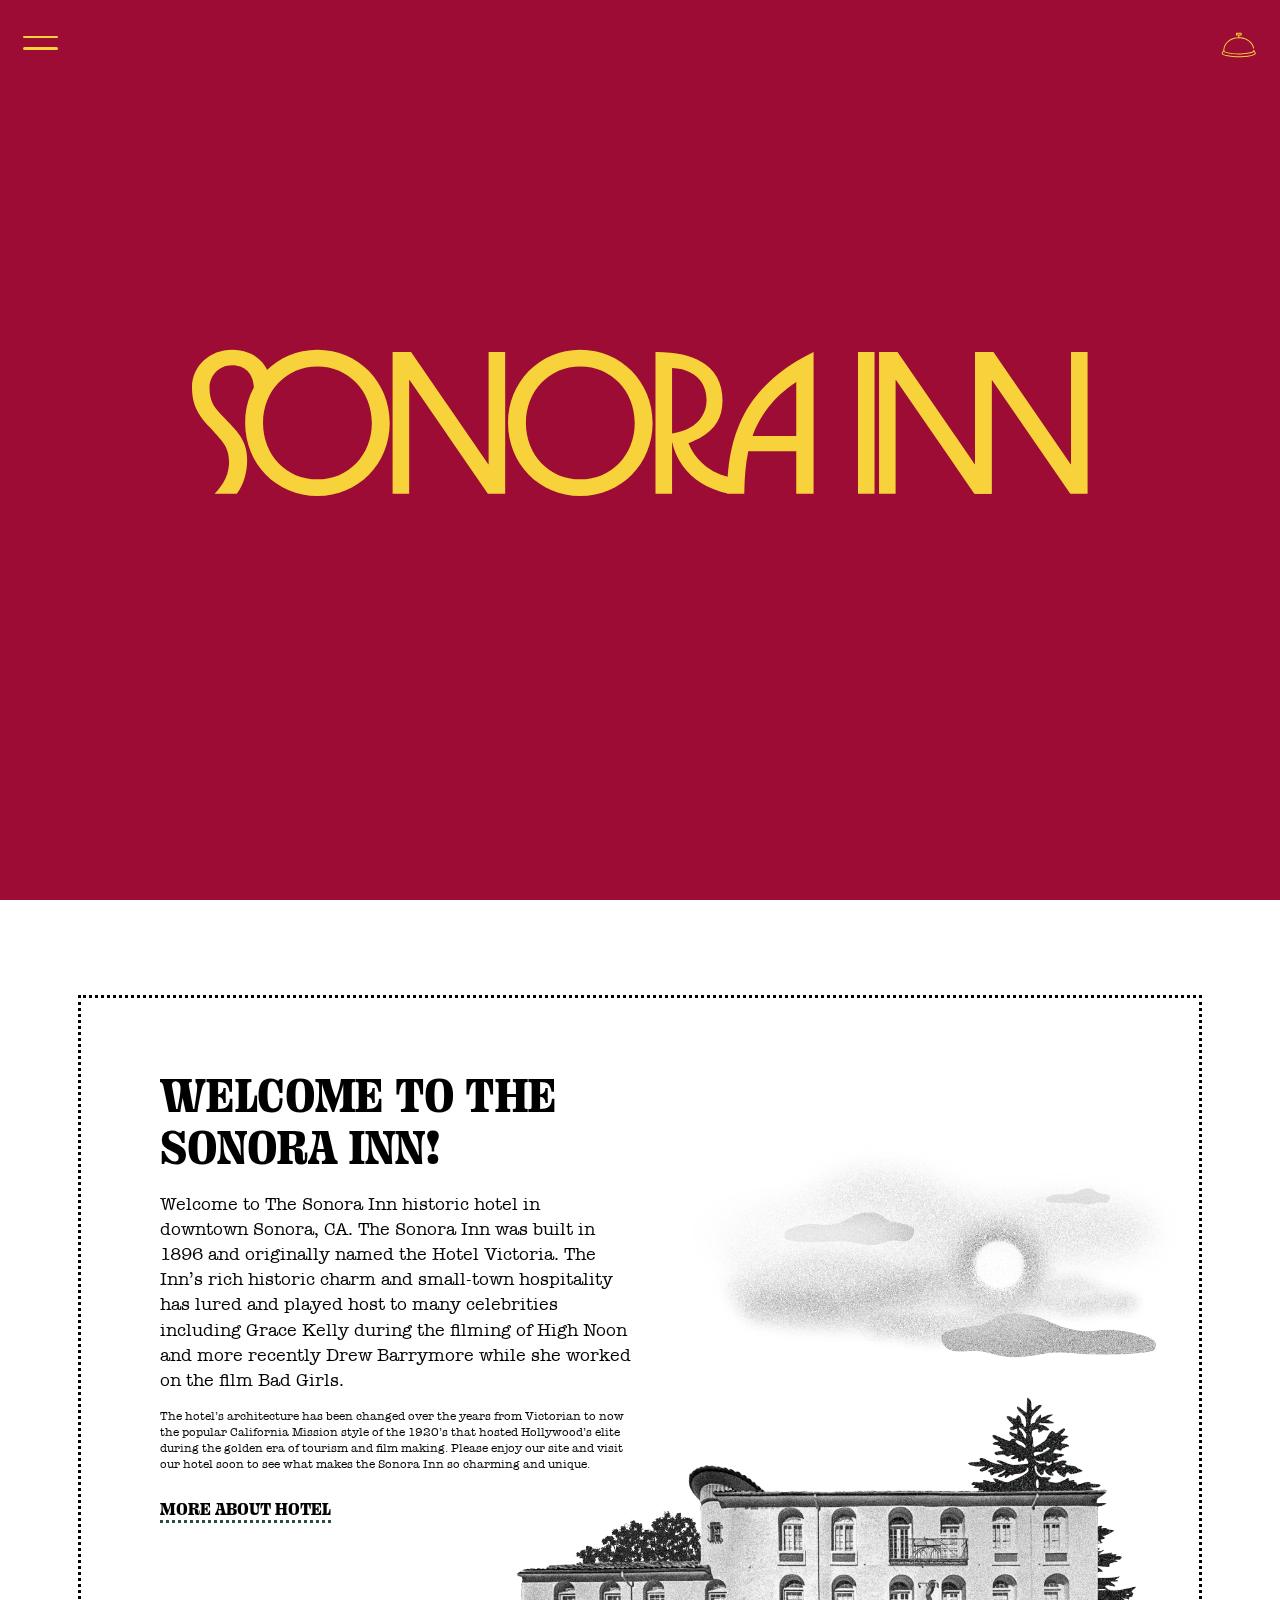
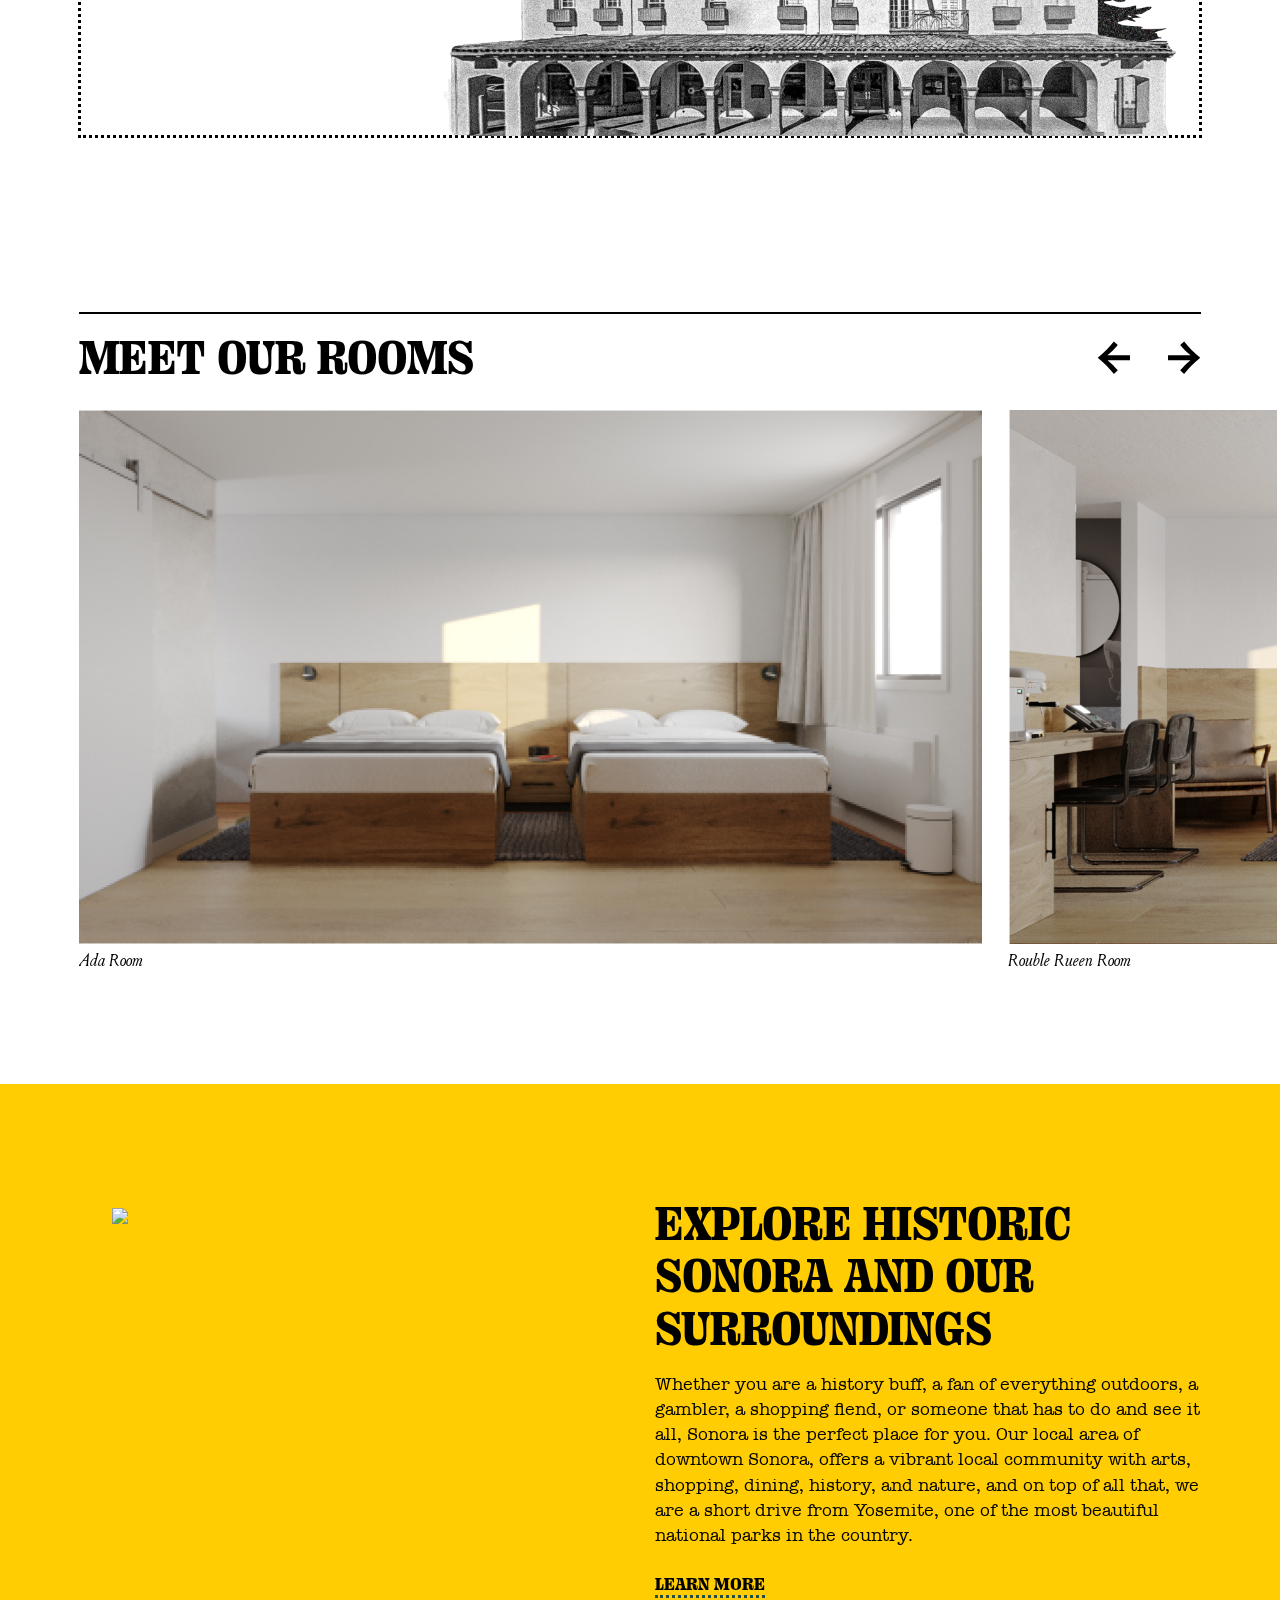
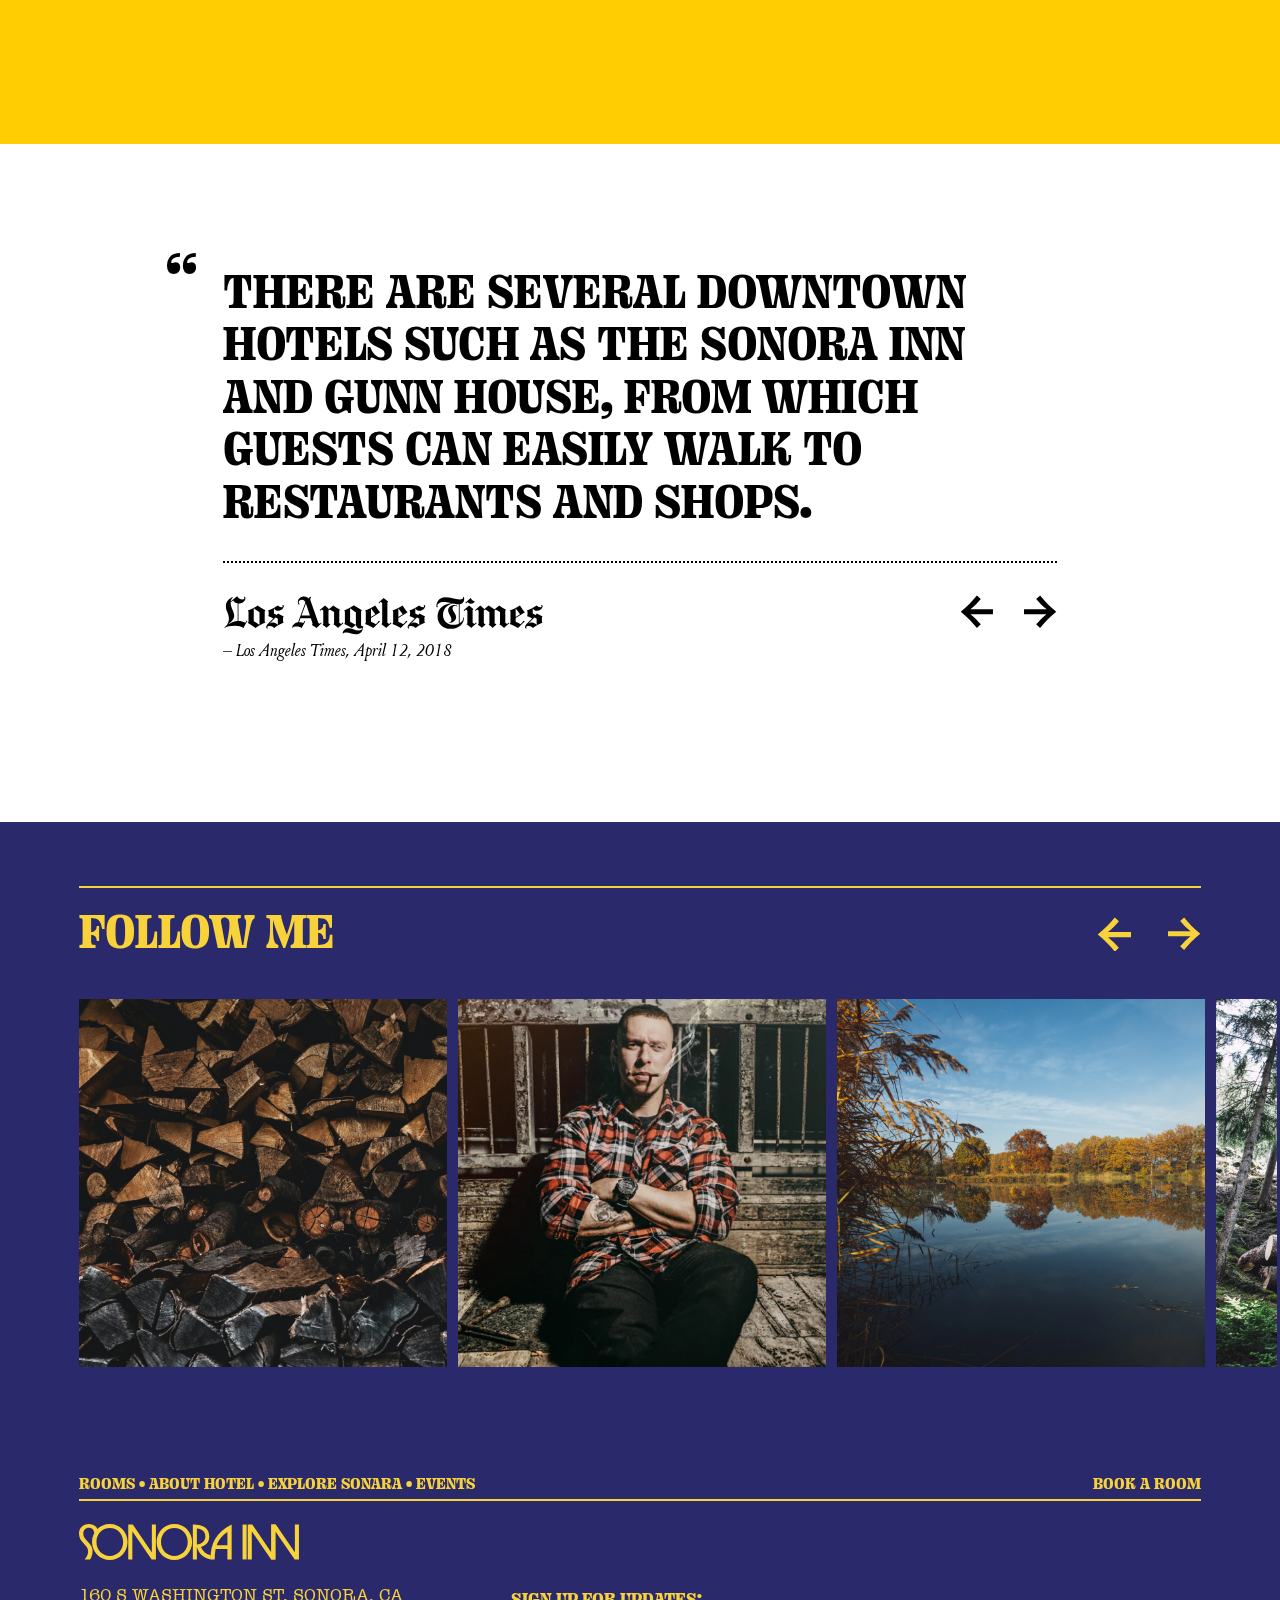
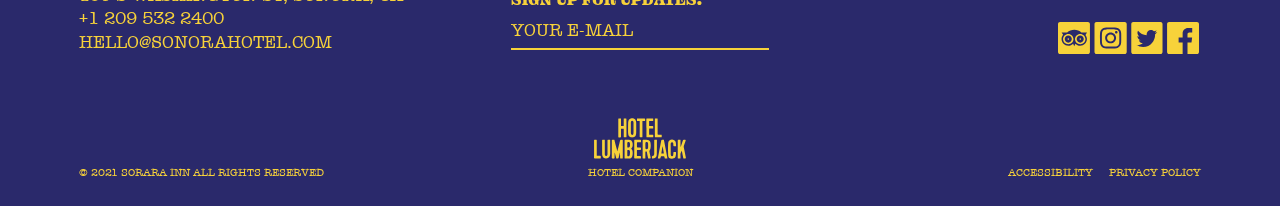
==== index.html @ 41a75732 "add" ====
<!DOCTYPE html>
<html lang="en">
  <head>
    <meta charset="UTF-8">
    <meta http-equiv="X-UA-Compatible" content="IE=edge">
    <meta name="viewport" content="width=device-width, initial-scale=1">
    <title>Win</title>
    <meta name="description" content="">
    <meta name="keywords" content="">
    <meta name="author" content="">
    <link rel="shortcut icon" href="favicon.ico">
    <link rel="stylesheet" href="css/style.css">
    <link rel="stylesheet" href="https://cdnjs.cloudflare.com/ajax/libs/slick-lightbox/0.2.12/slick-lightbox.css">
    <script>document.documentElement.className = 'js';</script>
  </head>
  <body class="home">
    <header id="header">
      <div class="menu-icon">
        <button class="open-menu"><span></span><span></span></button>
      </div>
      <div class="logo"><a href="/"><img src="media/logo-green.svg"></a></div>
      <div class="check">
        <svg fill="none" xmlns="http://www.w3.org/2000/svg" viewBox="0 0 60 60">
          <path d="M25.422 7.532V5.228c-.154-.008-.3-.024-.446-.024-.73 0-1.46.008-2.19-.009-.543-.008-.794-.26-.802-.795-.009-.868-.009-1.728 0-2.596.008-.519.243-.787.762-.795 2.27-.008 4.54-.016 6.811 0 .487 0 .73.276.738.78.008.867.008 1.727 0 2.595 0 .56-.251.811-.827.82-.714.008-1.435 0-2.149 0h-.47v2.393c.786.065 1.573.105 2.343.203 6.017.754 11.239 3.09 15.293 7.715 2.035 2.32 3.398 4.989 3.99 8.04.089.445-.114.794-.487.884-.397.097-.754-.138-.851-.6-1.322-6.004-5.109-9.963-10.485-12.551-4.014-1.93-8.279-2.564-12.698-2.19-4.363.365-8.36 1.752-11.895 4.356-3.366 2.482-5.774 5.663-6.755 9.8-.251 1.07-.26 2.19-.422 3.286-.073.478.008.916.211 1.33.106.203.284.43.479.52.956.43 1.897.916 2.903 1.208 2.675.787 5.44 1.128 8.205 1.404 4.258.422 8.523.503 12.796.38 4.517-.137 9.009-.47 13.412-1.54 1.11-.268 2.181-.698 3.251-1.104.892-.332 1.314-.998 1.265-1.971-.024-.463.308-.787.698-.787.38.008.632.292.689.754.016.154.073.317.146.455.6 1.12 1.192 2.239 1.833 3.342.332.568.3 1.128-.074 1.59-.405.503-.9.982-1.443 1.322-1.492.934-3.187 1.388-4.881 1.785-3.414.812-6.885 1.217-10.371 1.477-4.07.3-8.15.373-12.228.21-4.768-.186-9.512-.6-14.174-1.687-1.517-.357-3-.787-4.395-1.5-.69-.35-1.346-.755-1.808-1.404-.446-.625-.56-1.233-.114-1.947.722-1.136 1.379-2.32 2.052-3.488.089-.155.162-.35.162-.528.113-4.486 1.857-8.29 4.897-11.512 3.438-3.634 7.704-5.776 12.577-6.733 1.452-.268 2.935-.39 4.452-.584ZM3.885 28.706c-.487.827-.965 1.622-1.41 2.434-.058.097-.017.348.072.421.373.325.746.698 1.192.885 1.192.486 2.4.981 3.649 1.306 4.679 1.209 9.47 1.598 14.28 1.793 4.192.17 8.376.097 12.552-.227 3.154-.244 6.284-.617 9.373-1.315 1.663-.373 3.309-.803 4.809-1.638.373-.211.697-.503 1.013-.796.09-.072.154-.291.106-.389-.398-.762-.82-1.517-1.249-2.304-.94 1.014-2.14 1.468-3.365 1.858-.633.203-1.265.373-1.914.527-4.695 1.071-9.47 1.42-14.271 1.534-4.257.105-8.506-.017-12.747-.463-2.676-.284-5.335-.649-7.922-1.395-1.533-.438-3.065-.9-4.168-2.231ZM28.876 3.792V2.421h-5.473v1.371h5.473Z" stroke-width="1.474"></path>
        </svg>
      </div>
      <div class="off-menu">
        <button class="close-menu"><img src="media/close.svg"></button>
        <ul class="mt-5">
          <li><a href="rooms.html">Rooms</a></li>
          <li><a href="about.html">about hotel</a></li>
          <li><a href="locations.html">Locations</a></li>
          <li><a href="group.html">Groups & events </a></li>
          <li><a href="contact.html">Contact us</a></li>
          <li class="mt-3 mt-sm-3"><a class="book-now-button" href="index"> <img src="media/book.svg">book now</a></li>
        </ul>
        <div class="bottom-info"><a href="/"><img class="menu-logo" src="media/menu-logo.svg"></a>
          <p class="my-3 text-uppercase pb-2 pb-sm-0"><a class="lite" href="">128 S Green St, Sonora, CA 95370</a><br><a class="lite" href="tel:129">+1 209-536-4694</a><br><a class="lite" href="">hello@lumberjack.com</a></p>
          <div class="social"><a href=""><img src="media/tag.svg"></a><a href=""><img src="media/igg.svg"></a><a href=""><img src="media/twg.svg"></a><a href=""><img src="media/fbg.svg"></a></div>
        </div>
      </div>
    </header>
    <main>
      <section class="hero">
        <div class="hero-logo">
          <svg width="1323" height="216" viewBox="0 0 1323 216" fill="none" xmlns="http://www.w3.org/2000/svg">
            <path d="M33.3557 212.364H66.1554C76.1621 198.744 81.4434 181.51 81.4434 161.775C81.4434 132.589 65.3215 118.969 46.142 98.6772C35.3014 87.2807 25.8506 78.6638 25.8506 55.8707C25.8506 39.4709 38.637 22.793 59.2063 22.793C78.9417 22.793 90.6162 35.8573 91.4501 55.8707H116.467C117.023 21.6812 92.006 0 59.2063 0C26.4066 0 0 23.9049 0 55.8707C0 87.2807 16.1219 103.403 26.9625 115.077C41.4166 132.033 54.7589 141.206 54.7589 165.389C54.7589 181.788 48.0877 198.188 33.3557 212.364Z" fill="#F7D23A"></path>
            <path d="M185.219 215.7C245.816 215.7 291.958 167.612 291.958 107.85C291.958 48.0877 245.816 0 185.219 0C124.623 0 78.4814 48.0877 78.4814 107.85C78.4814 167.612 124.623 215.7 185.219 215.7ZM185.219 191.239C139.355 191.239 104.888 155.104 104.888 107.85C104.888 60.8741 139.355 24.4608 185.219 24.4608C231.084 24.4608 265.551 60.8741 265.551 107.85C265.551 154.826 231.084 191.239 185.219 191.239Z" fill="#F7D23A"></path>
            <path d="M296.216 212.364H320.677V44.4742H321.233L436.866 212.364H462.439V3.33557H437.978V168.724H437.422L323.457 3.33557H296.216V212.364Z" fill="#F7D23A"></path>
            <path d="M573.392 215.7C633.988 215.7 680.13 167.612 680.13 107.85C680.13 48.0877 633.988 0 573.392 0C512.796 0 466.654 48.0877 466.654 107.85C466.654 167.612 512.796 215.7 573.392 215.7ZM573.392 191.239C527.528 191.239 493.06 155.104 493.06 107.85C493.06 60.8741 527.528 24.4608 573.392 24.4608C619.256 24.4608 653.723 60.8741 653.723 107.85C653.723 154.826 619.256 191.239 573.392 191.239Z" fill="#F7D23A"></path>
            <path d="M733.032 137.87C767.777 125.084 783.343 105.348 783.343 74.4943C783.343 29.4642 749.71 3.33557 686.056 3.33557H684.388V212.364H708.849V135.646C717.466 174.839 747.208 202.636 792.238 212.364V187.904C764.998 181.51 744.151 164.277 733.032 137.87ZM708.849 26.9625C741.093 28.3523 759.716 46.9759 759.716 74.4943C759.716 101.735 738.035 118.969 708.849 123.416V26.9625Z" fill="#F7D23A"></path>
            <path d="M790.492 212.364H815.509C815.787 190.961 817.177 169.836 821.346 149.823H892.227V212.364H917.8V3.33557C824.682 49.1996 790.492 115.633 790.492 212.364ZM827.739 127.029C838.58 98.3992 856.926 70.8808 892.227 47.5318V127.029H827.739Z" fill="#F7D23A"></path>
            <path d="M983.339 212.364H1007.8V3.33557H983.339V212.364Z" fill="#F7D23A"></path>
            <path d="M1014.47 212.364H1038.93V44.4742H1039.49L1155.12 212.364H1180.69V3.33557H1156.23V168.724H1155.68L1041.71 3.33557H1014.47V212.364Z" fill="#F7D23A"></path>
            <path d="M1156.17 212.364H1180.63V44.4742H1181.18L1296.82 212.364H1322.39V3.33557H1297.93V168.724H1297.37L1183.41 3.33557H1156.17V212.364Z" fill="#F7D23A"></path>
          </svg>
        </div>
        <!--.hero-gallery
        .hero-item.i-one-one
          img(src='media/hero/5.jpg')
        .hero-item.i-one-two
          img(src='media/hero/6.jpg')
        .hero-item.i-one-three
          img(src='media/hero/3.jpg')
        .hero-item.i-one-four
          img(src='media/hero/4.jpg')
        .hero-item.i-one-five
          img(src='media/hero/1.jpg')
          
          
        .hero-item.i-two-one
          img(src='media/hero/2.jpg')
        .hero-item.i-two-two
          img(src='media/hero/7.jpg')
        .hero-item.i-two-three
          img(src='media/hero/8.jpg')
        .hero-item.i-two-four
          img(src='media/hero/9.jpg')
        .hero-item.i-two-five
          img(src='media/hero/10.jpg')
          
        
        .hero-item.i-three-one
          img(src='media/hero/11.jpg')
        .hero-item.i-three-two
          img(src='media/hero/12.jpg') 
        .hero-item.i-three-three
          img(src='media/hero/13.jpg')
        .hero-item.i-three-four
          img(src='media/hero/14.jpg')
        .hero-item.i-three-five
          img(src='media/hero/15.jpg')
          
          
          
        
        .hero-item.i-four-one
          img(src='media/hero/16.jpg')
        .hero-item.i-four-two
          img(src='media/hero/17.jpg') 
        .hero-item.i-four-three
          img(src='media/hero/18.jpg')
        .hero-item.i-four-four
          img(src='media/hero/19.jpg')
        .hero-item.i-four-five
          img(src='media/hero/20.jpg')  
          
          
          
          
          
          
          
        
        
        -->
      </section>
      <section class="explore">
        <div class="py-5"></div>
        <div class="container">
          <div class="row pt-5 pl-sm-5 pr-sm-3">
            <div class="col-12 col-sm-6 pt-sm-4 pl-4 pr-4 pl-sm-5 pb-5 pb-sm-0">
              <h2>
                 WELCOME TO THE<br>SONORA INN!</h2>
              <p>Welcome to The Sonora Inn historic hotel in downtown Sonora, CA. The Sonora Inn was built in 1896 and originally named the Hotel Victoria. The Inn’s rich historic charm and small-town hospitality has lured and played host to many celebrities including Grace Kelly during the filming of High Noon and more recently Drew Barrymore while she worked on the film Bad Girls.</p>
              <p class="small italic">The hotel’s architecture has been changed over the years from Victorian to now the popular California Mission style of the 1920’s that hosted Hollywood’s elite during the golden era of tourism and film making. Please enjoy our site and visit our hotel soon to see what makes the Sonora Inn so charming and unique.</p><a class="link" href="test.html">More about hotel</a>
            </div>
            <div class="col-12 col-sm-6 pt-5"><img class="mt-5" src="media/main-3.png"></div>
            <div class="col-12 text-right pr-sm-4 pt-5 pt-sm-0"><img class="explore-hero" src="media/main-1.png"></div>
          </div>
        </div>
        <div class="py-sm-5"></div>
        <div class="pb-3"></div>
      </section>
      <section>
        <div class="container">
          <div class="row pt-5 pb-4 pb-sm-0">
            <div class="col-12">
              <hr class="solid">
              <h2 class="pb-2"> Meet our rooms</h2>
              <div class="home-rooms-slider">
                <div class="item"><img class="open-modal" src="media/room1.jpg">
                  <div class="lightbox-container">
                    <h3 class="bold lightbox-title">ADA ROOM</h3>
                    <div class="link-box"><a class="link" href="">more about this room</a></div>
                    <div class="lightbox-slider">
                      <div class="item"><img src="media/room1.jpg"></div>
                      <div class="item"><img src="media/room2.jpg"></div>
                      <div class="item"><img src="media/room2.jpg"></div>
                    </div>
                  </div>
                  <p class="louzie-italic">Ada Room</p>
                </div>
                <div class="item"><img class="open-modal" src="media/room2.jpg">
                  <div class="lightbox-container">
                    <h3 class="bold lightbox-title">Double Queen room</h3>
                    <div class="link-box"><a class="link" href="">more about this room</a></div>
                    <div class="lightbox-slider">
                      <div class="item"><img src="media/room2.jpg"></div>
                      <div class="item"><img src="media/room2.jpg"></div>
                      <div class="item"><img src="media/room2.jpg"></div>
                    </div>
                  </div>
                  <p class="louzie-italic">Rouble Rueen Room</p>
                </div>
                <div class="item"><img class="open-modal" src="media/room3.jpg">
                  <div class="lightbox-container">
                    <h3 class="bold lightbox-title">double queen</h3>
                    <div class="link-box"><a class="link" href="">more about this room</a></div>
                    <div class="lightbox-slider">
                      <div class="item"><img src="media/room3.jpg"></div>
                      <div class="item"><img src="media/room3.jpg"></div>
                      <div class="item"><img src="media/room3.jpg"></div>
                    </div>
                  </div>
                  <p class="louzie-italic">Double Queen</p>
                </div>
              </div>
            </div>
          </div>
        </div>
        <div class="py-5"></div>
      </section>
      <section class="hello pt-3 pb-5">
        <div class="container py-4 py-sm-5">
          <div class="row py-sm-5">
            <div class="col-12 col-md-6 order-md-6">
              <h2 class="pr-5 pr-sm-0">Explore Historic Sonora and Our Surroundings</h2>
              <p class="mb-1 mb-3">Whether you are a history buff, a fan of everything outdoors, a gambler, a shopping fiend, or someone that has to do and see it all, Sonora is the perfect place for you. Our local area of downtown Sonora, offers a vibrant local community with arts, shopping, dining, history, and nature, and on top of all that, we are a short drive from Yosemite, one of the most beautiful national parks in the country. </p><a class="link" href="about.html">Learn more</a>
            </div>
            <div class="col-12 col-md-6 px-sm-5 order-md-1 pt-4 pt-sm-0"><img class="hello-hero" src="media/main-2.svg"></div>
          </div>
        </div>
      </section>
      <section class="main-quote pt-4">
        <div class="container pt-5">
          <div class="row justify-content-center pt-5">
            <div class="col-12 col-sm-9">
              <div class="slider-quote pl-5 pl-sm-0 pr-4 pr-sm-0">
                <div class="item">
                  <h2>There are several downtown hotels such as the Sonora Inn and Gunn House, from which guests can easily walk to restaurants and shops.</h2>
                </div>
                <div class="item">
                  <h2>Whether you are a history buff, a fan of everything outdoors, a gambling man (or woman!), a shopping fiend, or someone </h2>
                </div>
              </div>
              <hr>
              <div class="py-sm-2"></div>
              <div class="slider-quote-footer">
                <div class="item"><img class="quote-logo-one" src="media/Los_Angeles_Times_logo.svg">
                  <p class="pt-1 louzie-italic">– Los Angeles Times, April 12, 2018</p>
                </div>
                <div class="item"><img class="quote-logo-one" src="media/Los_Angeles_Times_logo.svg">
                  <p class="pt-1 louzie-italic">– Another Slide Text Description</p>
                </div>
              </div>
            </div>
          </div>
        </div>
        <div class="py-5"></div>
        <div class="py-4"></div>
      </section>
      <footer>
        <div class="container">
          <div class="row">
            <div class="col-12 py-2 py-sm-5">
              <hr>
              <h2 class="pb-4">follow me</h2>
              <div class="inst-slider">
                <div class="item"><a href="products.html/#ada-room"><img src="media/inst-1.jpg"></a></div>
                <div class="item"><a href="products.html/#ada-room"><img src="media/inst-2.jpg"></a></div>
                <div class="item"><a href="products.html/#ada-room"><img src="media/inst-3.jpg"></a></div>
                <div class="item"><a href="products.html/#ada-room"><img src="media/inst-4.jpg"></a></div>
              </div>
            </div>
          </div>
          <div class="row mt-5 d-none d-sm-flex">
            <div class="col-sm-9 menu-links"><a href="rooms.html">Rooms •  </a><a href="about.html"> about hotel • </a><a href="locations.html">Explore Sonara • </a><a href="contact.html">events</a></div>
            <div class="col-sm-3 text-right"><a href="">book a room</a></div>
          </div>
          <hr class="mt-0">
          <div class="row pt-1">
            <div class="col-6 col-sm-4"><a class="logo-lumber" href=""><img src="media/sonara-logo-footer.svg"></a></div>
          </div>
          <div class="row mb-3 mt-4 align-items-end">
            <div class="col-12 col-sm-4">
              <p class="m-0 adress"><a class="lite" href="">160 S Washington St, Sonora, CA</a><a class="lite" href="tel:129">+1 209 532 2400</a><a class="lite" href="">hello@sonorahotel.com</a></p>
            </div>
            <!--.col-6.col-sm-4.social.text-right.pl-sm-0.order-sm-4-->
            <div class="col-12 col-sm-4 social text-sm-right pl-sm-0 order-sm-3 pt-3 pt-sm-0"><a href=""><img src="media/ta.svg"></a><a href=""><img src="media/ig.svg"></a><a href=""><img src="media/tw.svg"></a><a href=""><img src="media/fb.svg"></a></div>
            <div class="col-12 col-sm-4 pt-5 pt-sm-0 pb-1">
              <div class="px-sm-5">
                <h4 class="bold m-0">SIGN UP FOR UPDATES:</h4>
                <form class="footer-signup">
                  <input class="footer-signup-input" type="email" placeholder="your e-mail">
                  <input class="footer-signup-sumbit bold" type="submit" value="↳">
                </form>
              </div>
            </div>
          </div>
          <div class="row pt-5" style="margin-bottom: -1vw;">
            <div class="col-12 text-center"><a class="sonara-logo" href=""><img src="media/lumber-hotel-logo-footer.svg"></a></div>
          </div>
          <div class="row align-items-end pb-4 d-none d-sm-flex">
            <div class="col">
              <p class="small m-0 text-uppercase">© 2021 Sorara INN All Rights Reserved</p>
            </div>
            <div class="col text-center">
              <p class="small m-0 text-uppercase">Hotel-companion</p>
            </div>
            <div class="col text-right"><a class="lite small text-uppercase pr-3" href="accessibility.html">Accessibility</a><a class="lite small text-uppercase" href="privacy.html">Privacy policy</a></div>
          </div>
          <div class="row pb-3 d-sm-none">
            <div class="col-3 pr-0"><a class="lite small text-uppercase mobil-small-text" href="privacy.html">Privacy policy</a></div>
            <div class="col-6 text-center">
              <p class="small m-0 text-uppercase mobil-small-text">Hotel-companion</p>
            </div>
            <div class="col-3 pl-0 text-right"><a class="lite small text-uppercase mobil-small-text" href="accessibility.html">Accessibility</a></div>
            <div class="col-12 pt-4 text-center">
              <p class="mobil-small-text m-0 text-uppercase">© 2021 Sorara INN All Rights Reserved</p>
            </div>
          </div>
        </div>
      </footer>
    </main>
    <div class="modal-box"> 
      <div class="close-modal-lightbox"></div>
      <div class="modal-container"></div>
    </div>
    <script src="js/jquery.min.js">     </script>
    <script src="https://cdnjs.cloudflare.com/ajax/libs/slick-lightbox/0.2.12/slick-lightbox.min.js"></script>
    <script src="js/slick.min.js"></script>
    <script src="js/script.js"></script>
    <script>
      (function () {
        var params = {"propertyId":"754508"};
        var paramsArr = [];
        var pl2 = document.createElement("script");
        for(key in params) { paramsArr.push(key + "=" +
        encodeURIComponent(params[key])) };
        pl2.type = "text/javascript";
        pl2.async = true;
        pl2.src = "https://www.ada-tray.com/adawidget/?" +
        btoa(paramsArr.join("&"));
        (document.getElementsByTagName("head")[0] ||
        document.getElementsByTagName("body")[0]).appendChild(pl2);
      })();
    </script>
  </body>
</html>
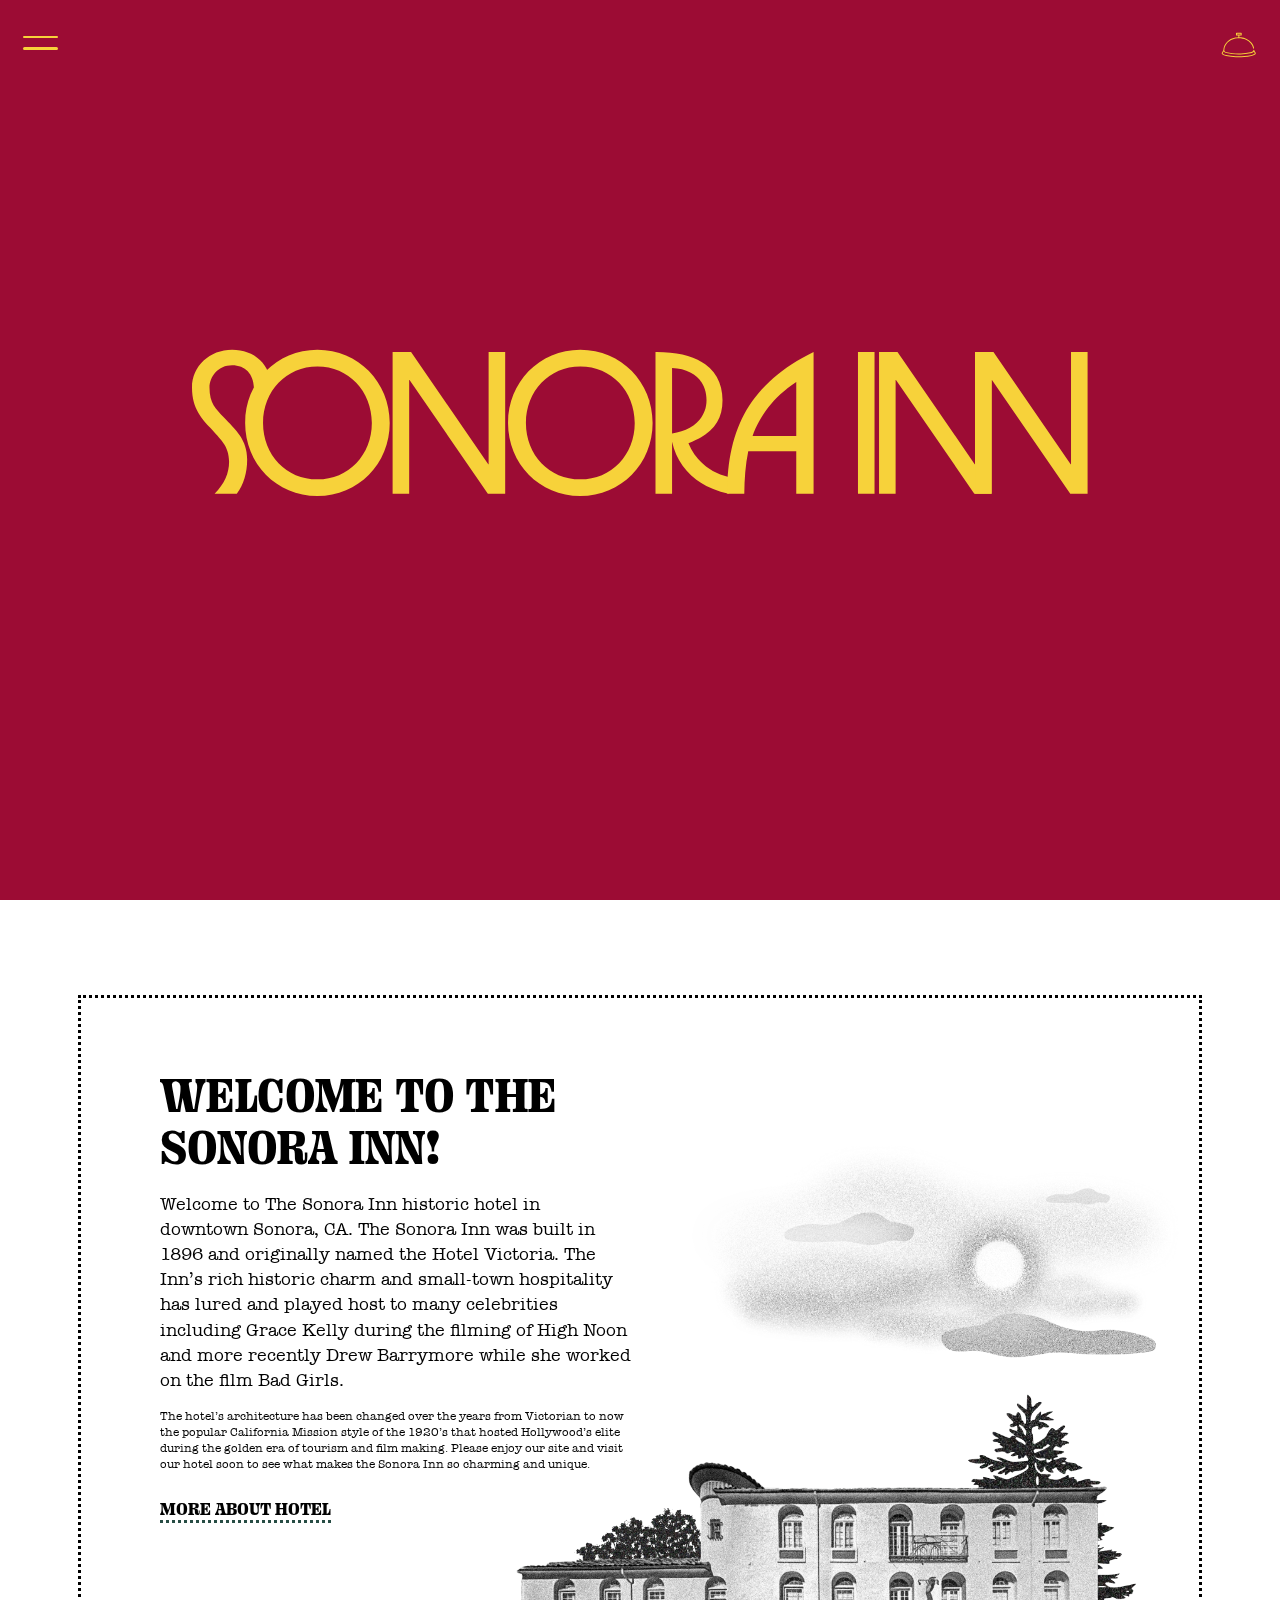
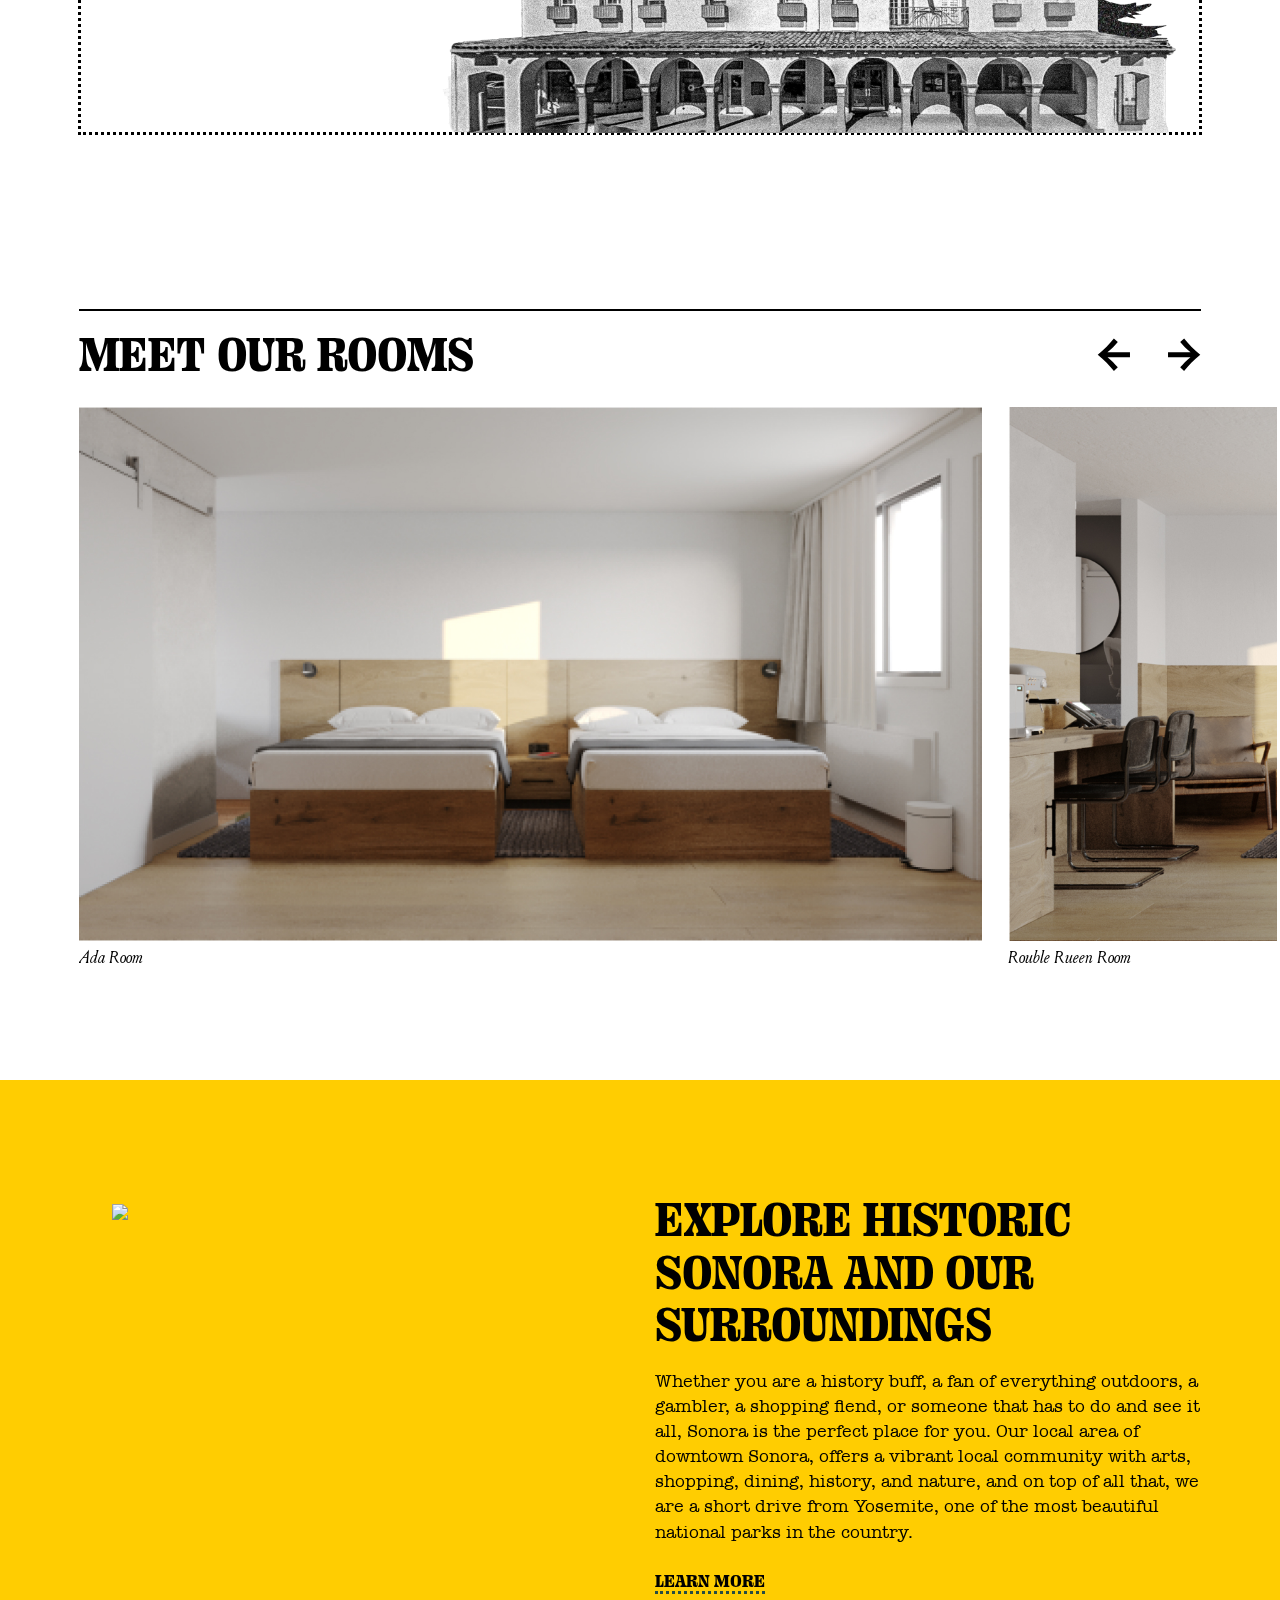
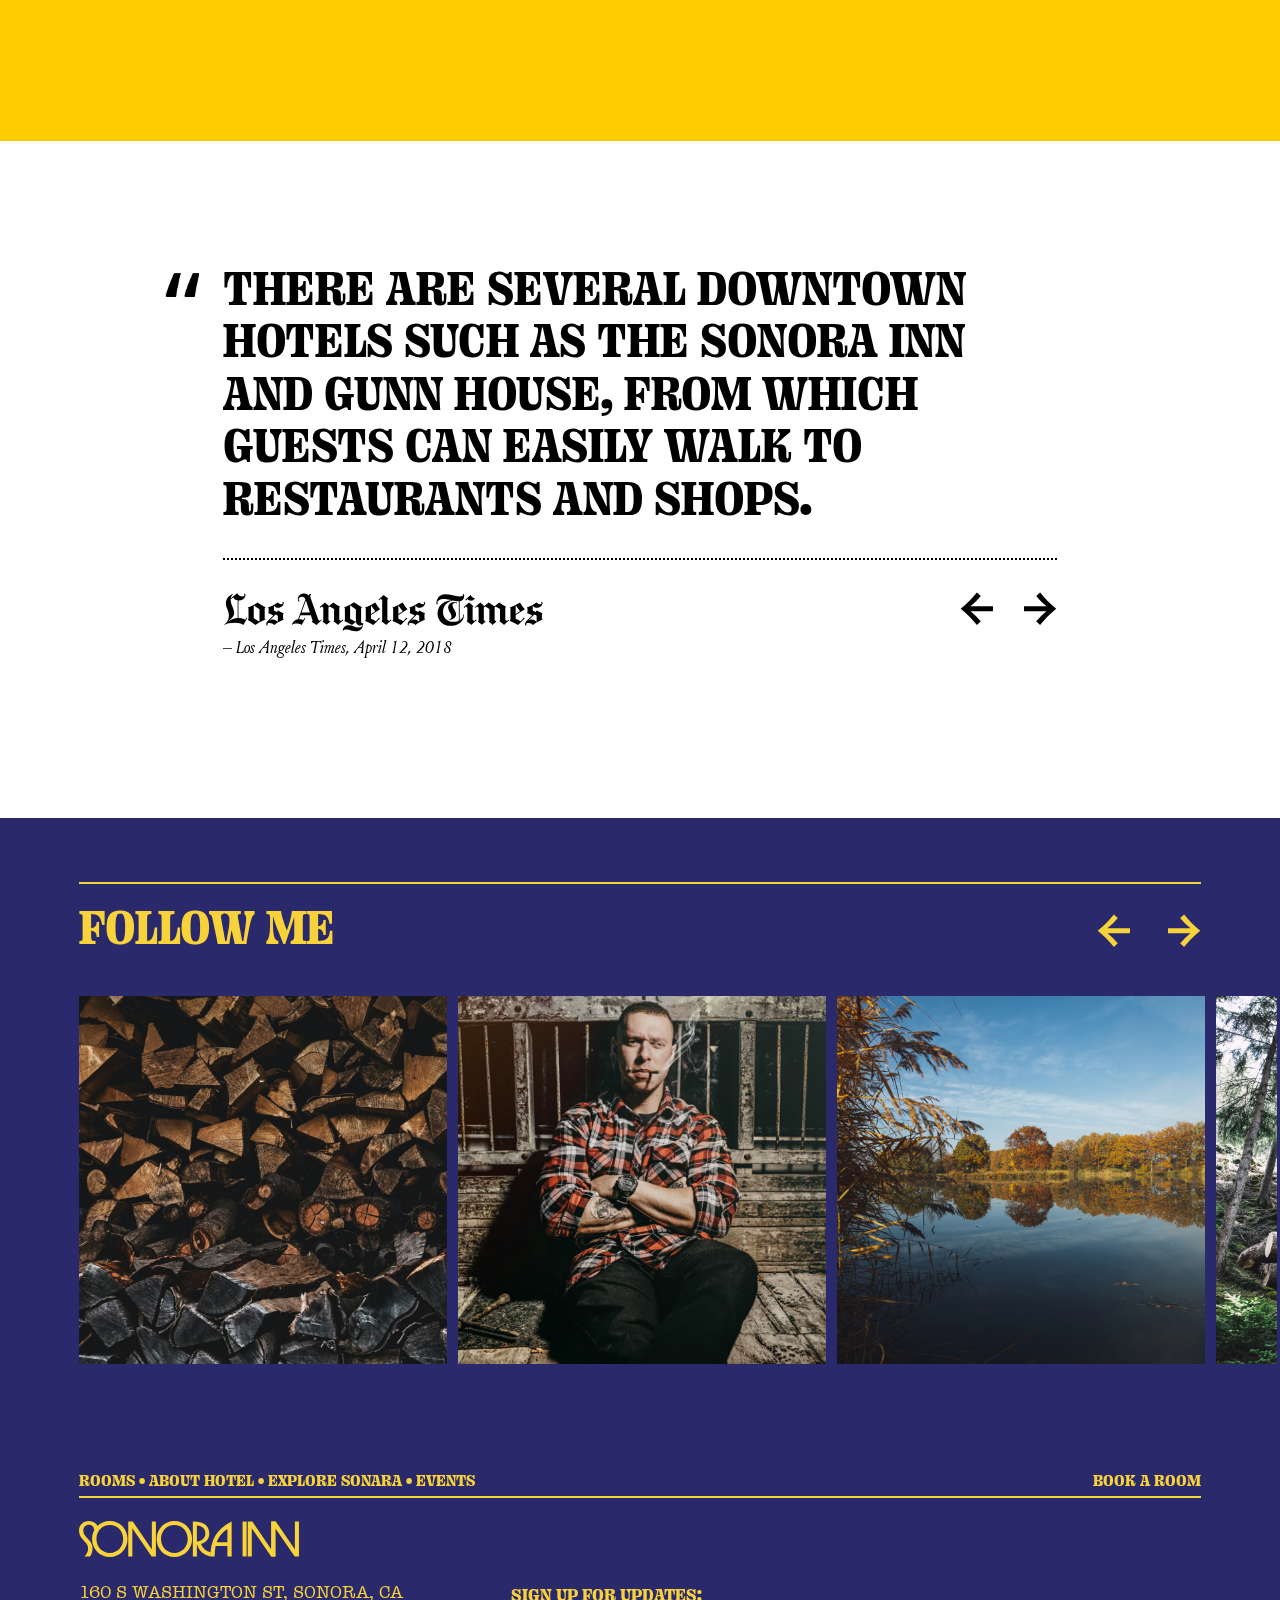
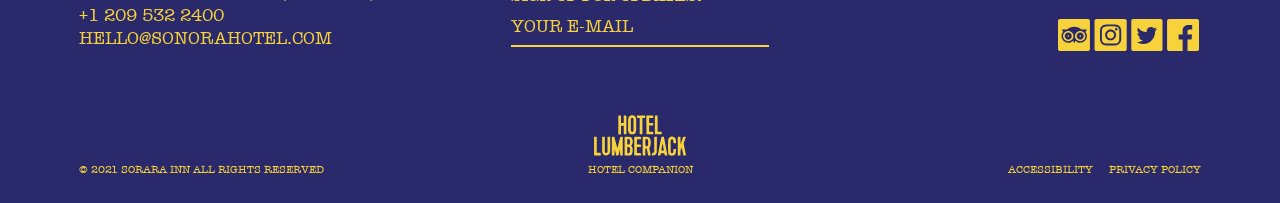
==== commit b3bc5510: "update" ====
--- a/index.html
+++ b/index.html
@@ -119,14 +119,14 @@
         <div class="py-5"></div>
         <div class="container">
           <div class="row pt-5 pl-sm-5 pr-sm-3">
-            <div class="col-12 col-sm-6 pt-sm-4 pl-4 pr-4 pl-sm-5 pb-5 pb-sm-0">
+            <div class="col-12 col-sm-6 pt-sm-4 pl-4 pr-4 pl-sm-5 pb-sm-5">
               <h2>
                  WELCOME TO THE<br>SONORA INN!</h2>
               <p>Welcome to The Sonora Inn historic hotel in downtown Sonora, CA. The Sonora Inn was built in 1896 and originally named the Hotel Victoria. The Inn’s rich historic charm and small-town hospitality has lured and played host to many celebrities including Grace Kelly during the filming of High Noon and more recently Drew Barrymore while she worked on the film Bad Girls.</p>
               <p class="small italic">The hotel’s architecture has been changed over the years from Victorian to now the popular California Mission style of the 1920’s that hosted Hollywood’s elite during the golden era of tourism and film making. Please enjoy our site and visit our hotel soon to see what makes the Sonora Inn so charming and unique.</p><a class="link" href="test.html">More about hotel</a>
             </div>
-            <div class="col-12 col-sm-6 pt-5"><img class="mt-5" src="media/main-3.png"></div>
-            <div class="col-12 text-right pr-sm-4 pt-5 pt-sm-0"><img class="explore-hero" src="media/main-1.png"></div>
+            <div class="col-12 col-sm-6 pt-sm-5"><img class="explore-hero-cloud mt-sm-5" src="media/main-3.png"></div>
+            <div class="col-12 text-right pr-sm-4"> <img class="explore-hero" src="media/main-1.png"></div>
           </div>
         </div>
         <div class="py-sm-5"></div>
@@ -195,8 +195,8 @@
       <section class="main-quote pt-4">
         <div class="container pt-5">
           <div class="row justify-content-center pt-5">
-            <div class="col-12 col-sm-9">
-              <div class="slider-quote pl-5 pl-sm-0 pr-4 pr-sm-0">
+            <div class="col-10 col-sm-9"><span class="slider-quote-icon" style="background-image: url(media/quote.png);"></span>
+              <div class="slider-quote">
                 <div class="item">
                   <h2>There are several downtown hotels such as the Sonora Inn and Gunn House, from which guests can easily walk to restaurants and shops.</h2>
                 </div>
@@ -225,7 +225,7 @@
           <div class="row">
             <div class="col-12 py-2 py-sm-5">
               <hr>
-              <h2 class="pb-4">follow me</h2>
+              <h2 class="pb-sm-4">follow me</h2>
               <div class="inst-slider">
                 <div class="item"><a href="products.html/#ada-room"><img src="media/inst-1.jpg"></a></div>
                 <div class="item"><a href="products.html/#ada-room"><img src="media/inst-2.jpg"></a></div>
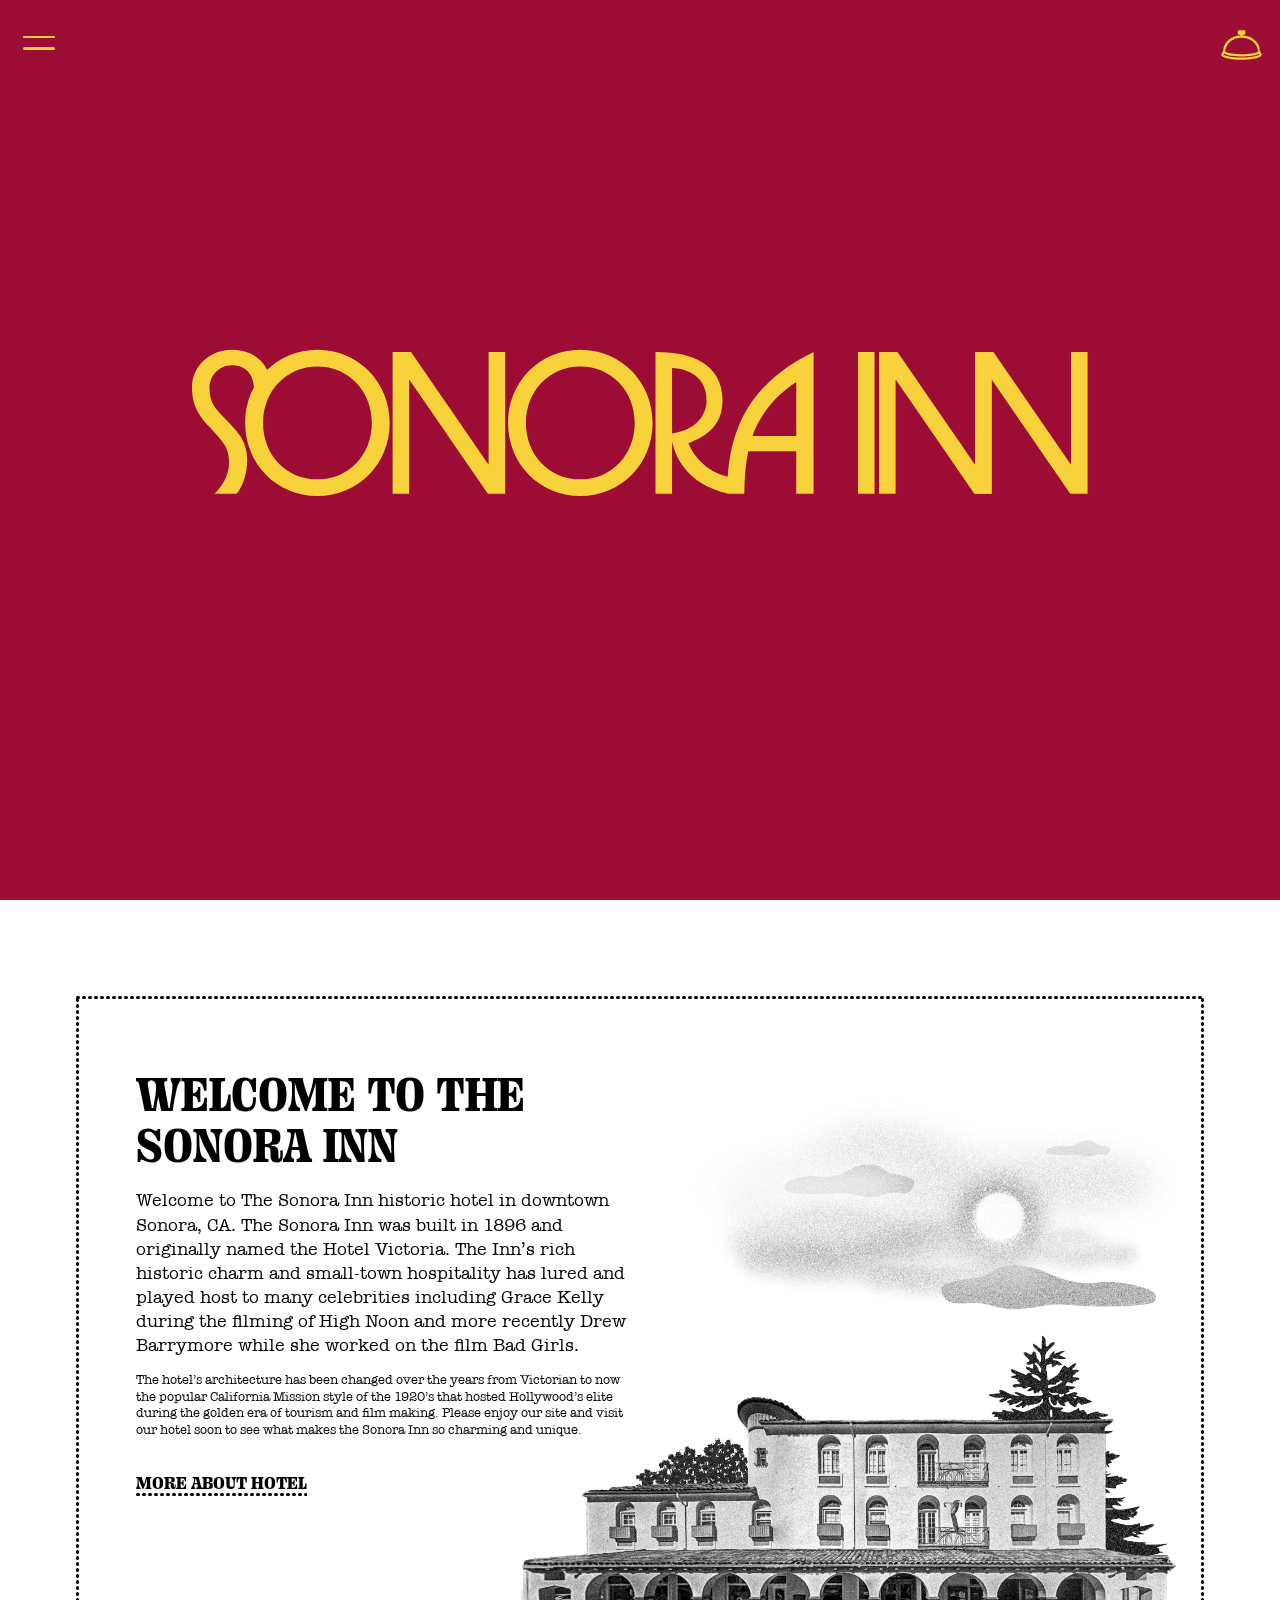
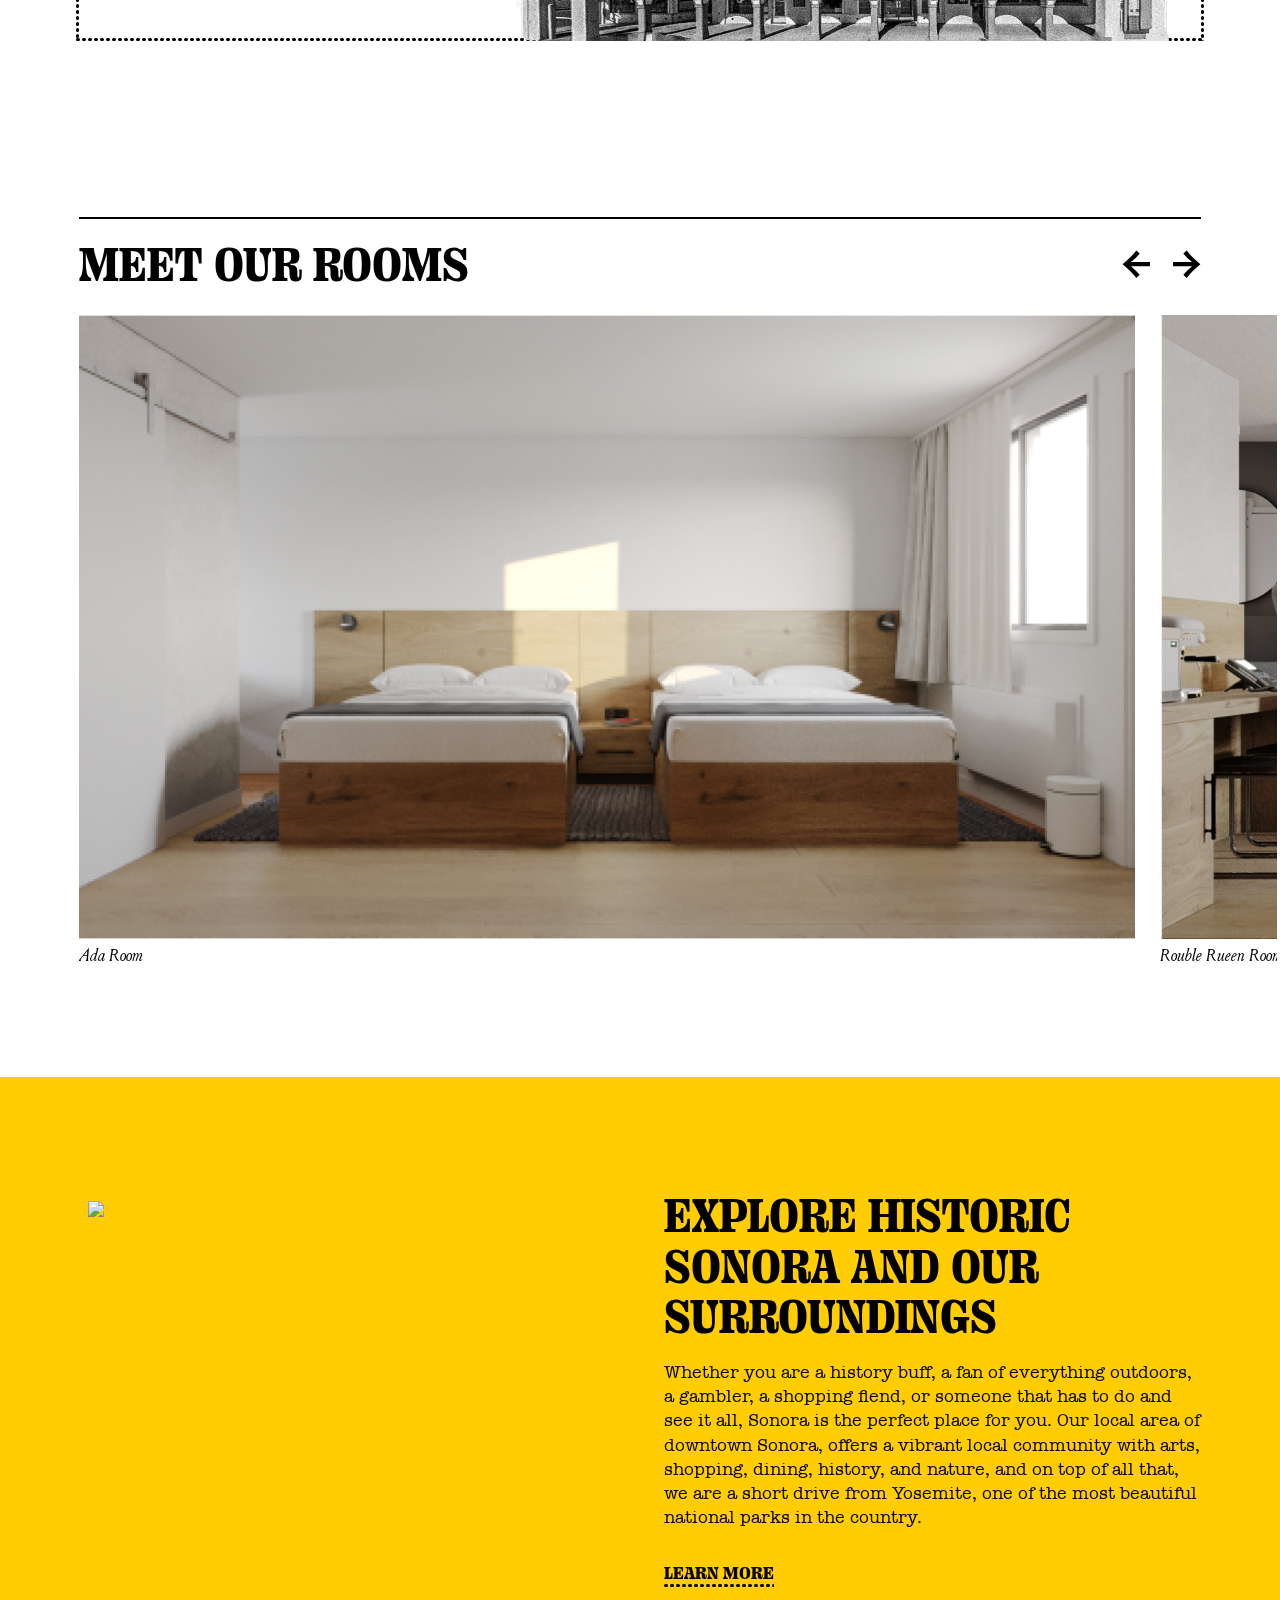
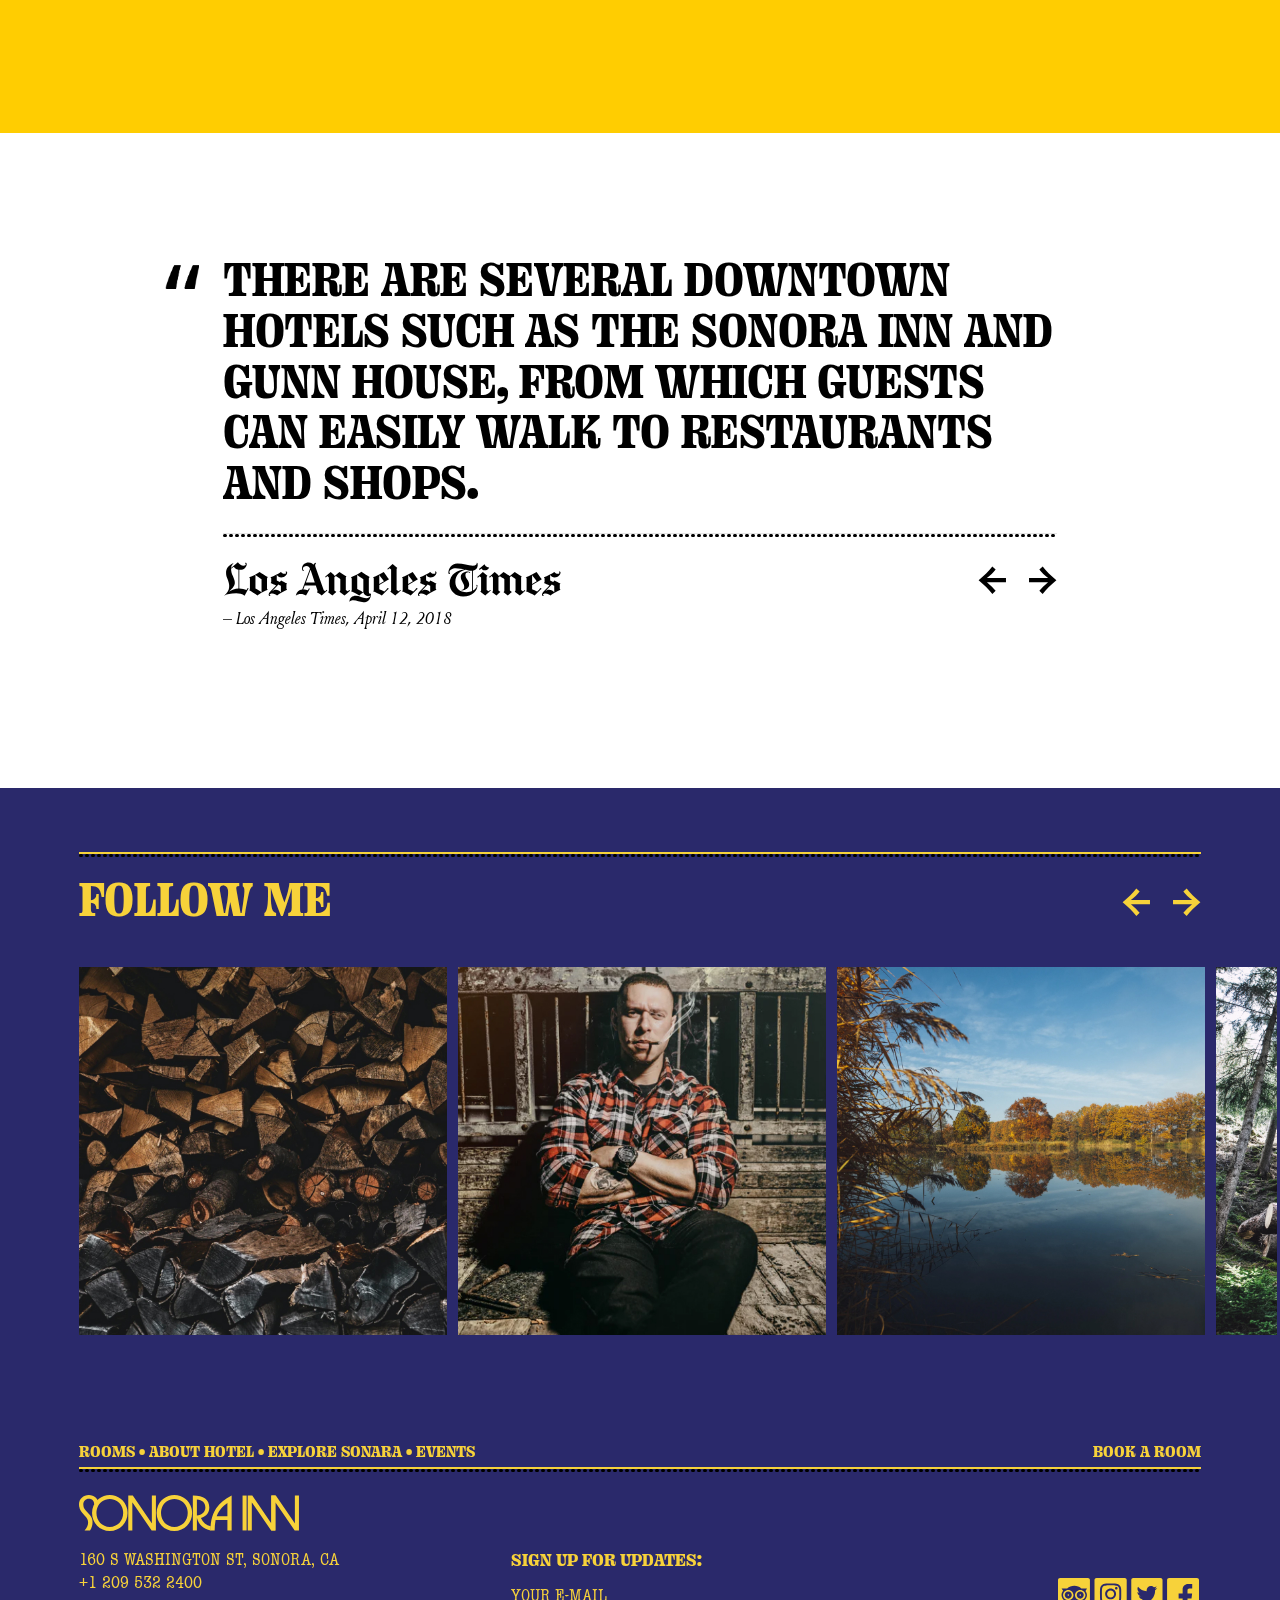
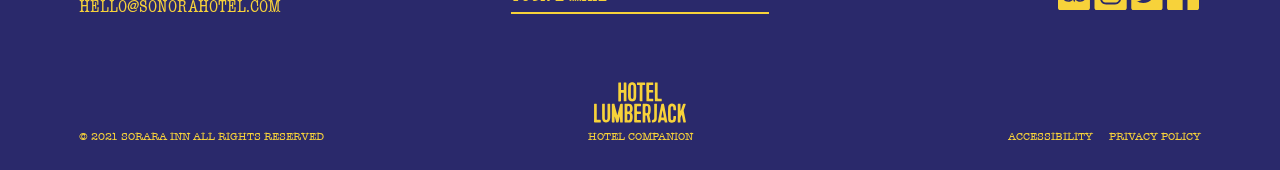
==== commit ad97f6ec: "update" ====
--- a/index.html
+++ b/index.html
@@ -20,8 +20,8 @@
       </div>
       <div class="logo"><a href="/"><img src="media/logo-green.svg"></a></div>
       <div class="check">
-        <svg fill="none" xmlns="http://www.w3.org/2000/svg" viewBox="0 0 60 60">
-          <path d="M25.422 7.532V5.228c-.154-.008-.3-.024-.446-.024-.73 0-1.46.008-2.19-.009-.543-.008-.794-.26-.802-.795-.009-.868-.009-1.728 0-2.596.008-.519.243-.787.762-.795 2.27-.008 4.54-.016 6.811 0 .487 0 .73.276.738.78.008.867.008 1.727 0 2.595 0 .56-.251.811-.827.82-.714.008-1.435 0-2.149 0h-.47v2.393c.786.065 1.573.105 2.343.203 6.017.754 11.239 3.09 15.293 7.715 2.035 2.32 3.398 4.989 3.99 8.04.089.445-.114.794-.487.884-.397.097-.754-.138-.851-.6-1.322-6.004-5.109-9.963-10.485-12.551-4.014-1.93-8.279-2.564-12.698-2.19-4.363.365-8.36 1.752-11.895 4.356-3.366 2.482-5.774 5.663-6.755 9.8-.251 1.07-.26 2.19-.422 3.286-.073.478.008.916.211 1.33.106.203.284.43.479.52.956.43 1.897.916 2.903 1.208 2.675.787 5.44 1.128 8.205 1.404 4.258.422 8.523.503 12.796.38 4.517-.137 9.009-.47 13.412-1.54 1.11-.268 2.181-.698 3.251-1.104.892-.332 1.314-.998 1.265-1.971-.024-.463.308-.787.698-.787.38.008.632.292.689.754.016.154.073.317.146.455.6 1.12 1.192 2.239 1.833 3.342.332.568.3 1.128-.074 1.59-.405.503-.9.982-1.443 1.322-1.492.934-3.187 1.388-4.881 1.785-3.414.812-6.885 1.217-10.371 1.477-4.07.3-8.15.373-12.228.21-4.768-.186-9.512-.6-14.174-1.687-1.517-.357-3-.787-4.395-1.5-.69-.35-1.346-.755-1.808-1.404-.446-.625-.56-1.233-.114-1.947.722-1.136 1.379-2.32 2.052-3.488.089-.155.162-.35.162-.528.113-4.486 1.857-8.29 4.897-11.512 3.438-3.634 7.704-5.776 12.577-6.733 1.452-.268 2.935-.39 4.452-.584ZM3.885 28.706c-.487.827-.965 1.622-1.41 2.434-.058.097-.017.348.072.421.373.325.746.698 1.192.885 1.192.486 2.4.981 3.649 1.306 4.679 1.209 9.47 1.598 14.28 1.793 4.192.17 8.376.097 12.552-.227 3.154-.244 6.284-.617 9.373-1.315 1.663-.373 3.309-.803 4.809-1.638.373-.211.697-.503 1.013-.796.09-.072.154-.291.106-.389-.398-.762-.82-1.517-1.249-2.304-.94 1.014-2.14 1.468-3.365 1.858-.633.203-1.265.373-1.914.527-4.695 1.071-9.47 1.42-14.271 1.534-4.257.105-8.506-.017-12.747-.463-2.676-.284-5.335-.649-7.922-1.395-1.533-.438-3.065-.9-4.168-2.231ZM28.876 3.792V2.421h-5.473v1.371h5.473Z" stroke-width="1.474"></path>
+        <svg width="52" height="38" viewBox="0 0 52 38" fill="none" xmlns="http://www.w3.org/2000/svg">
+          <path d="M25.4217 7.53182C25.4217 7.31278 25.4217 5.56055 25.4217 5.22793C25.2676 5.21982 25.1217 5.20359 24.9757 5.20359C24.2459 5.20359 23.5162 5.21171 22.7864 5.19548C22.2431 5.18737 21.9917 4.93588 21.9836 4.40044C21.9755 3.53239 21.9755 2.67246 21.9836 1.80441C21.9917 1.2852 22.2269 1.01748 22.7458 1.00937C25.0163 1.00126 27.2867 0.993142 29.5571 1.00937C30.0437 1.00937 30.2869 1.2852 30.295 1.78818C30.3031 2.65623 30.3031 3.51617 30.295 4.38422C30.295 4.94399 30.0437 5.19548 29.4679 5.20359C28.7544 5.21171 28.0327 5.20359 27.3191 5.20359C27.1732 5.20359 27.0272 5.20359 26.8488 5.20359C26.8488 5.54432 26.8488 7.28844 26.8488 7.59672C27.6354 7.66162 28.4219 7.70218 29.1922 7.79953C35.2089 8.55401 40.4309 10.8904 44.4853 15.5146C46.5205 17.8348 47.8828 20.5039 48.4747 23.5542C48.5639 24.0004 48.3612 24.3493 47.9882 24.4385C47.5909 24.5359 47.2341 24.3006 47.1368 23.8382C45.8151 17.8348 42.0283 13.8759 36.6522 11.288C32.6384 9.35716 28.3733 8.72437 23.954 9.09755C19.5915 9.46262 15.594 10.8499 12.0586 13.454C8.69346 15.9365 6.28517 19.1166 5.30402 23.2541C5.05265 24.3249 5.04454 25.4445 4.88237 26.5397C4.80939 27.0183 4.89048 27.4564 5.09319 27.8702C5.19861 28.073 5.377 28.3001 5.57161 28.3894C6.52843 28.8193 7.46904 29.3061 8.47452 29.5982C11.1504 30.3851 13.9155 30.7258 16.6805 31.0016C20.9376 31.4235 25.2028 31.5046 29.476 31.3829C33.9926 31.245 38.4848 30.9124 42.8878 29.8415C43.9987 29.5738 45.0691 29.1438 46.1394 28.7382C47.0314 28.4056 47.453 27.7404 47.4044 26.7668C47.3801 26.3044 47.7125 25.9799 48.1017 25.9799C48.4828 25.988 48.7342 26.272 48.791 26.7344C48.8072 26.8885 48.8639 27.0508 48.9369 27.1887C49.537 28.3082 50.1289 29.4278 50.7695 30.5311C51.1019 31.099 51.0695 31.6588 50.6965 32.1212C50.2911 32.6242 49.7964 33.1028 49.2532 33.4435C47.7612 34.3765 46.0664 34.8308 44.3717 35.2283C40.958 36.0396 37.4874 36.4452 34.0007 36.7048C29.9301 37.005 25.8515 37.078 21.7728 36.9157C17.0049 36.7292 12.2613 36.3154 7.59878 35.2283C6.08246 34.8714 4.59856 34.4414 3.20387 33.7275C2.51463 33.3786 1.85782 32.973 1.39563 32.324C0.949651 31.6993 0.836129 31.0909 1.28211 30.377C2.00378 29.2412 2.66059 28.0568 3.33361 26.8885C3.4228 26.7344 3.49578 26.5397 3.49578 26.3612C3.6093 21.8749 5.35267 18.0701 8.39344 14.8494C11.8315 11.2149 16.0967 9.07321 20.97 8.11592C22.4215 7.84821 23.9054 7.72652 25.4217 7.53182ZM3.885 28.7058C3.39848 29.5333 2.92006 30.3283 2.47409 31.1396C2.41732 31.2369 2.45787 31.4884 2.54706 31.5614C2.92006 31.8859 3.29306 32.2591 3.73904 32.4457C4.93102 32.9324 6.13922 33.4273 7.38796 33.7518C12.0667 34.9606 16.8589 35.35 21.6674 35.5447C25.8596 35.7151 30.0437 35.6421 34.2196 35.3176C37.3739 35.0742 40.5039 34.701 43.5933 34.0033C45.2556 33.6301 46.9016 33.2002 48.4018 32.3646C48.7747 32.1536 49.0991 31.8616 49.4153 31.5695C49.5045 31.4965 49.5694 31.2775 49.5208 31.1801C49.1234 30.4175 48.7018 29.6631 48.272 28.8761C47.3314 29.8902 46.1313 30.3445 44.9069 30.7339C44.2744 30.9367 43.6419 31.1071 42.9932 31.2612C38.2983 32.3321 33.5223 32.6809 28.7219 32.7945C24.4649 32.9 20.2159 32.7783 15.9751 32.3321C13.2992 32.0482 10.6395 31.6831 8.05287 30.9367C6.52033 30.4987 4.98778 30.0362 3.885 28.7058ZM28.876 3.792C28.876 3.30524 28.876 2.86716 28.876 2.42096C27.0272 2.42096 25.219 2.42096 23.4026 2.42096C23.4026 2.8915 23.4026 3.32958 23.4026 3.792C25.2352 3.792 27.0434 3.792 28.876 3.792Z" fill="black" stroke="black" stroke-width="1.4736"></path>
         </svg>
       </div>
       <div class="off-menu">
@@ -35,7 +35,7 @@
           <li class="mt-3 mt-sm-3"><a class="book-now-button" href="index"> <img src="media/book.svg">book now</a></li>
         </ul>
         <div class="bottom-info"><a href="/"><img class="menu-logo" src="media/menu-logo.svg"></a>
-          <p class="my-3 text-uppercase pb-2 pb-sm-0"><a class="lite" href="">128 S Green St, Sonora, CA 95370</a><br><a class="lite" href="tel:129">+1 209-536-4694</a><br><a class="lite" href="">hello@lumberjack.com</a></p>
+          <p class="my-3 text-uppercase pb-2 pb-sm-0"><a class="lite-upper" href="">160 S Washington St, Sonora, CA</a><br><a class="lite-upper" href="tel:129">+1 209 532 2400</a><br><a class="lite-upper" href="">hello@sonorahotel.com</a></p>
           <div class="social"><a href=""><img src="media/tag.svg"></a><a href=""><img src="media/igg.svg"></a><a href=""><img src="media/twg.svg"></a><a href=""><img src="media/fbg.svg"></a></div>
         </div>
       </div>
@@ -118,14 +118,18 @@
       <section class="explore">
         <div class="py-5"></div>
         <div class="container">
+          <div class="b-top"></div>
+          <div class="b-bottom"></div>
+          <div class="b-left"></div>
+          <div class="b-right"></div>
           <div class="row pt-5 pl-sm-5 pr-sm-3">
-            <div class="col-12 col-sm-6 pt-sm-4 pl-4 pr-4 pl-sm-5 pb-sm-5">
+            <div class="col-12 col-sm-6 pt-sm-4 pl-4 pr-4 pr-sm-3 pl-sm-4 pb-sm-5">
               <h2>
-                 WELCOME TO THE<br>SONORA INN!</h2>
+                 WELCOME TO THE<br>SONORA INN</h2>
               <p>Welcome to The Sonora Inn historic hotel in downtown Sonora, CA. The Sonora Inn was built in 1896 and originally named the Hotel Victoria. The Inn’s rich historic charm and small-town hospitality has lured and played host to many celebrities including Grace Kelly during the filming of High Noon and more recently Drew Barrymore while she worked on the film Bad Girls.</p>
-              <p class="small italic">The hotel’s architecture has been changed over the years from Victorian to now the popular California Mission style of the 1920’s that hosted Hollywood’s elite during the golden era of tourism and film making. Please enjoy our site and visit our hotel soon to see what makes the Sonora Inn so charming and unique.</p><a class="link" href="test.html">More about hotel</a>
-            </div>
-            <div class="col-12 col-sm-6 pt-sm-5"><img class="explore-hero-cloud mt-sm-5" src="media/main-3.png"></div>
+              <p class="small italic mb-4">The hotel’s architecture has been changed over the years from Victorian to now the popular California Mission style of the 1920’s that hosted Hollywood’s elite during the golden era of tourism and film making. Please enjoy our site and visit our hotel soon to see what makes the Sonora Inn so charming and unique.</p><a class="link" href="test.html">More about hotel</a>
+            </div>
+            <div class="col-12 col-sm-6 pt-sm-4"><img class="explore-hero-cloud mt-sm-4" src="media/main-3.png"></div>
             <div class="col-12 text-right pr-sm-4"> <img class="explore-hero" src="media/main-1.png"></div>
           </div>
         </div>
@@ -184,11 +188,11 @@
       <section class="hello pt-3 pb-5">
         <div class="container py-4 py-sm-5">
           <div class="row py-sm-5">
-            <div class="col-12 col-md-6 order-md-6">
+            <div class="col-12 col-md-6 order-md-6 pl-sm-4">
               <h2 class="pr-5 pr-sm-0">Explore Historic Sonora and Our Surroundings</h2>
-              <p class="mb-1 mb-3">Whether you are a history buff, a fan of everything outdoors, a gambler, a shopping fiend, or someone that has to do and see it all, Sonora is the perfect place for you. Our local area of downtown Sonora, offers a vibrant local community with arts, shopping, dining, history, and nature, and on top of all that, we are a short drive from Yosemite, one of the most beautiful national parks in the country. </p><a class="link" href="about.html">Learn more</a>
-            </div>
-            <div class="col-12 col-md-6 px-sm-5 order-md-1 pt-4 pt-sm-0"><img class="hello-hero" src="media/main-2.svg"></div>
+              <p class="mb-1 mb-4">Whether you are a history buff, a fan of everything outdoors, a gambler, a shopping fiend, or someone that has to do and see it all, Sonora is the perfect place for you. Our local area of downtown Sonora, offers a vibrant local community with arts, shopping, dining, history, and nature, and on top of all that, we are a short drive from Yosemite, one of the most beautiful national parks in the country. </p><a class="link" href="about.html">Learn more</a>
+            </div>
+            <div class="col-12 col-md-6 px-sm-4 order-md-1 pt-4 pt-sm-0"><img class="hello-hero" src="media/main-2.svg"></div>
           </div>
         </div>
       </section>
@@ -201,11 +205,10 @@
                   <h2>There are several downtown hotels such as the Sonora Inn and Gunn House, from which guests can easily walk to restaurants and shops.</h2>
                 </div>
                 <div class="item">
-                  <h2>Whether you are a history buff, a fan of everything outdoors, a gambling man (or woman!), a shopping fiend, or someone </h2>
-                </div>
-              </div>
-              <hr>
-              <div class="py-sm-2"></div>
+                  <h2>There are several downtown hotels such as the Sonora Inn and Gunn House, from which guests can easily walk to restaurants and shops.</h2>
+                </div>
+              </div>
+              <hr class="pb-2 mt-2">
               <div class="slider-quote-footer">
                 <div class="item"><img class="quote-logo-one" src="media/Los_Angeles_Times_logo.svg">
                   <p class="pt-1 louzie-italic">– Los Angeles Times, April 12, 2018</p>
@@ -242,17 +245,17 @@
           <div class="row pt-1">
             <div class="col-6 col-sm-4"><a class="logo-lumber" href=""><img src="media/sonara-logo-footer.svg"></a></div>
           </div>
-          <div class="row mb-3 mt-4 align-items-end">
+          <div class="row mb-3 align-items-end pt-2">
             <div class="col-12 col-sm-4">
-              <p class="m-0 adress"><a class="lite" href="">160 S Washington St, Sonora, CA</a><a class="lite" href="tel:129">+1 209 532 2400</a><a class="lite" href="">hello@sonorahotel.com</a></p>
+              <p class="m-0 adress"><a class="lite-upper" href="">160 S Washington St, Sonora, CA</a><a class="lite-upper" href="tel:129">+1 209 532 2400</a><a class="lite-upper" href="">hello@sonorahotel.com</a></p>
             </div>
             <!--.col-6.col-sm-4.social.text-right.pl-sm-0.order-sm-4-->
-            <div class="col-12 col-sm-4 social text-sm-right pl-sm-0 order-sm-3 pt-3 pt-sm-0"><a href=""><img src="media/ta.svg"></a><a href=""><img src="media/ig.svg"></a><a href=""><img src="media/tw.svg"></a><a href=""><img src="media/fb.svg"></a></div>
+            <div class="col-12 col-sm-4 social text-sm-right pl-sm-0 order-sm-3 pt-3 pt-sm-0 pb-2"><a href=""><img src="media/ta.svg"></a><a href=""><img src="media/ig.svg"></a><a href=""><img src="media/tw.svg"></a><a href=""><img src="media/fb.svg"></a></div>
             <div class="col-12 col-sm-4 pt-5 pt-sm-0 pb-1">
-              <div class="px-sm-5">
-                <h4 class="bold m-0">SIGN UP FOR UPDATES:</h4>
+              <div class="px-sm-5 mt-2">
+                <h4 class="bold mb-1">SIGN UP FOR UPDATES:</h4>
                 <form class="footer-signup">
-                  <input class="footer-signup-input" type="email" placeholder="your e-mail">
+                  <input class="footer-signup-input lite-upper" type="email" placeholder="your e-mail">
                   <input class="footer-signup-sumbit bold" type="submit" value="↳">
                 </form>
               </div>
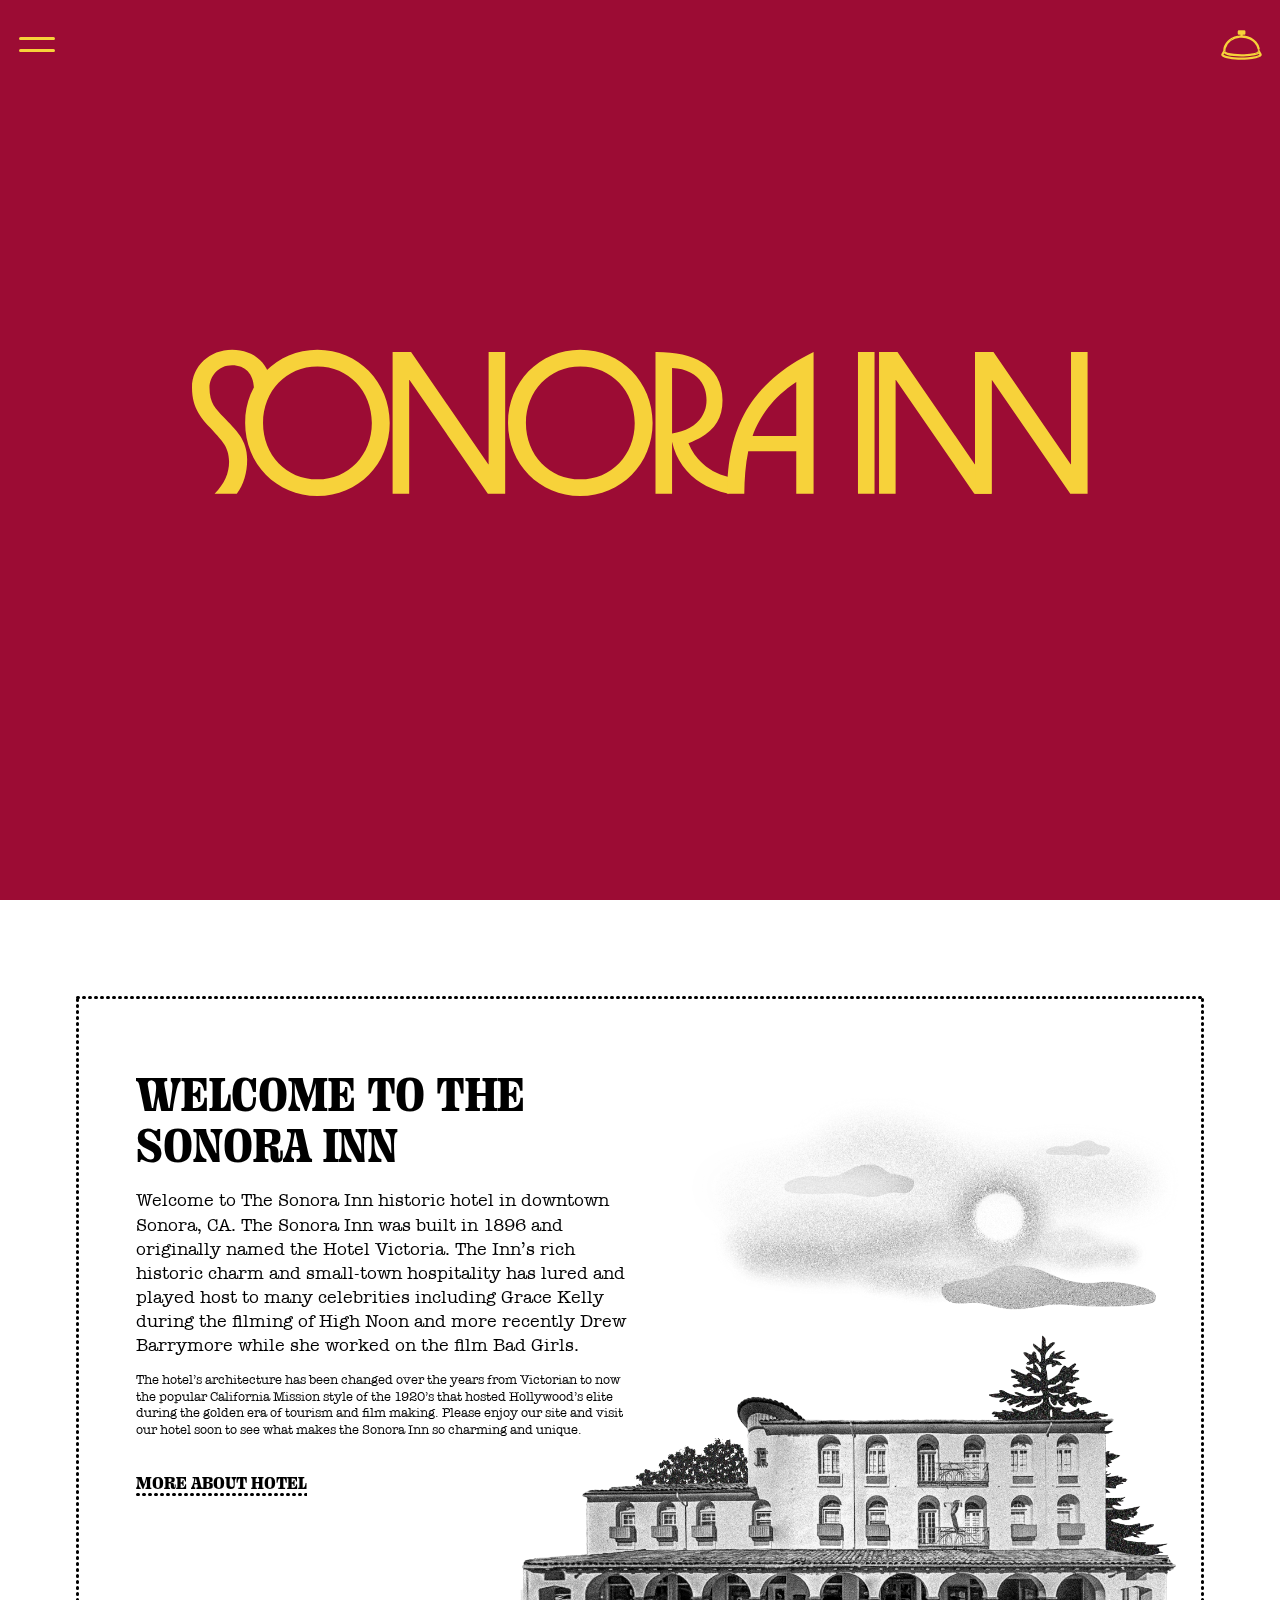
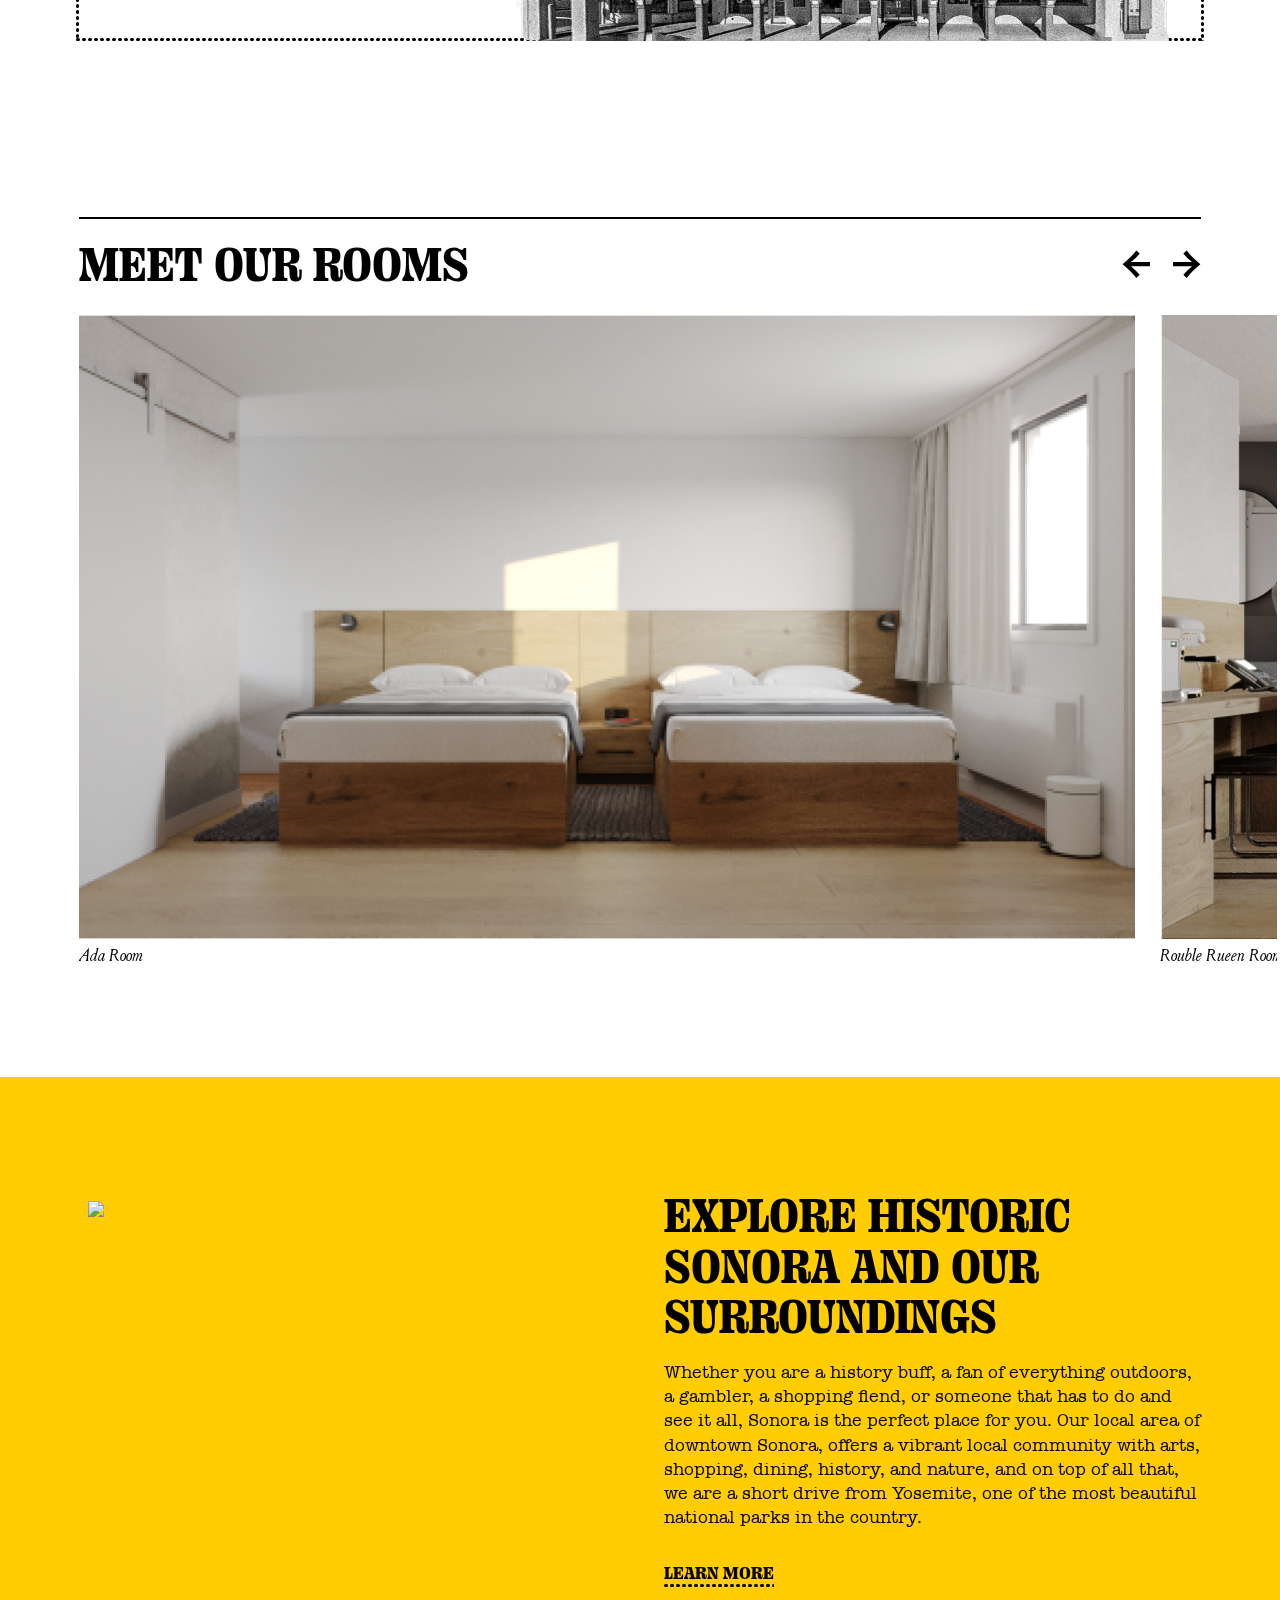
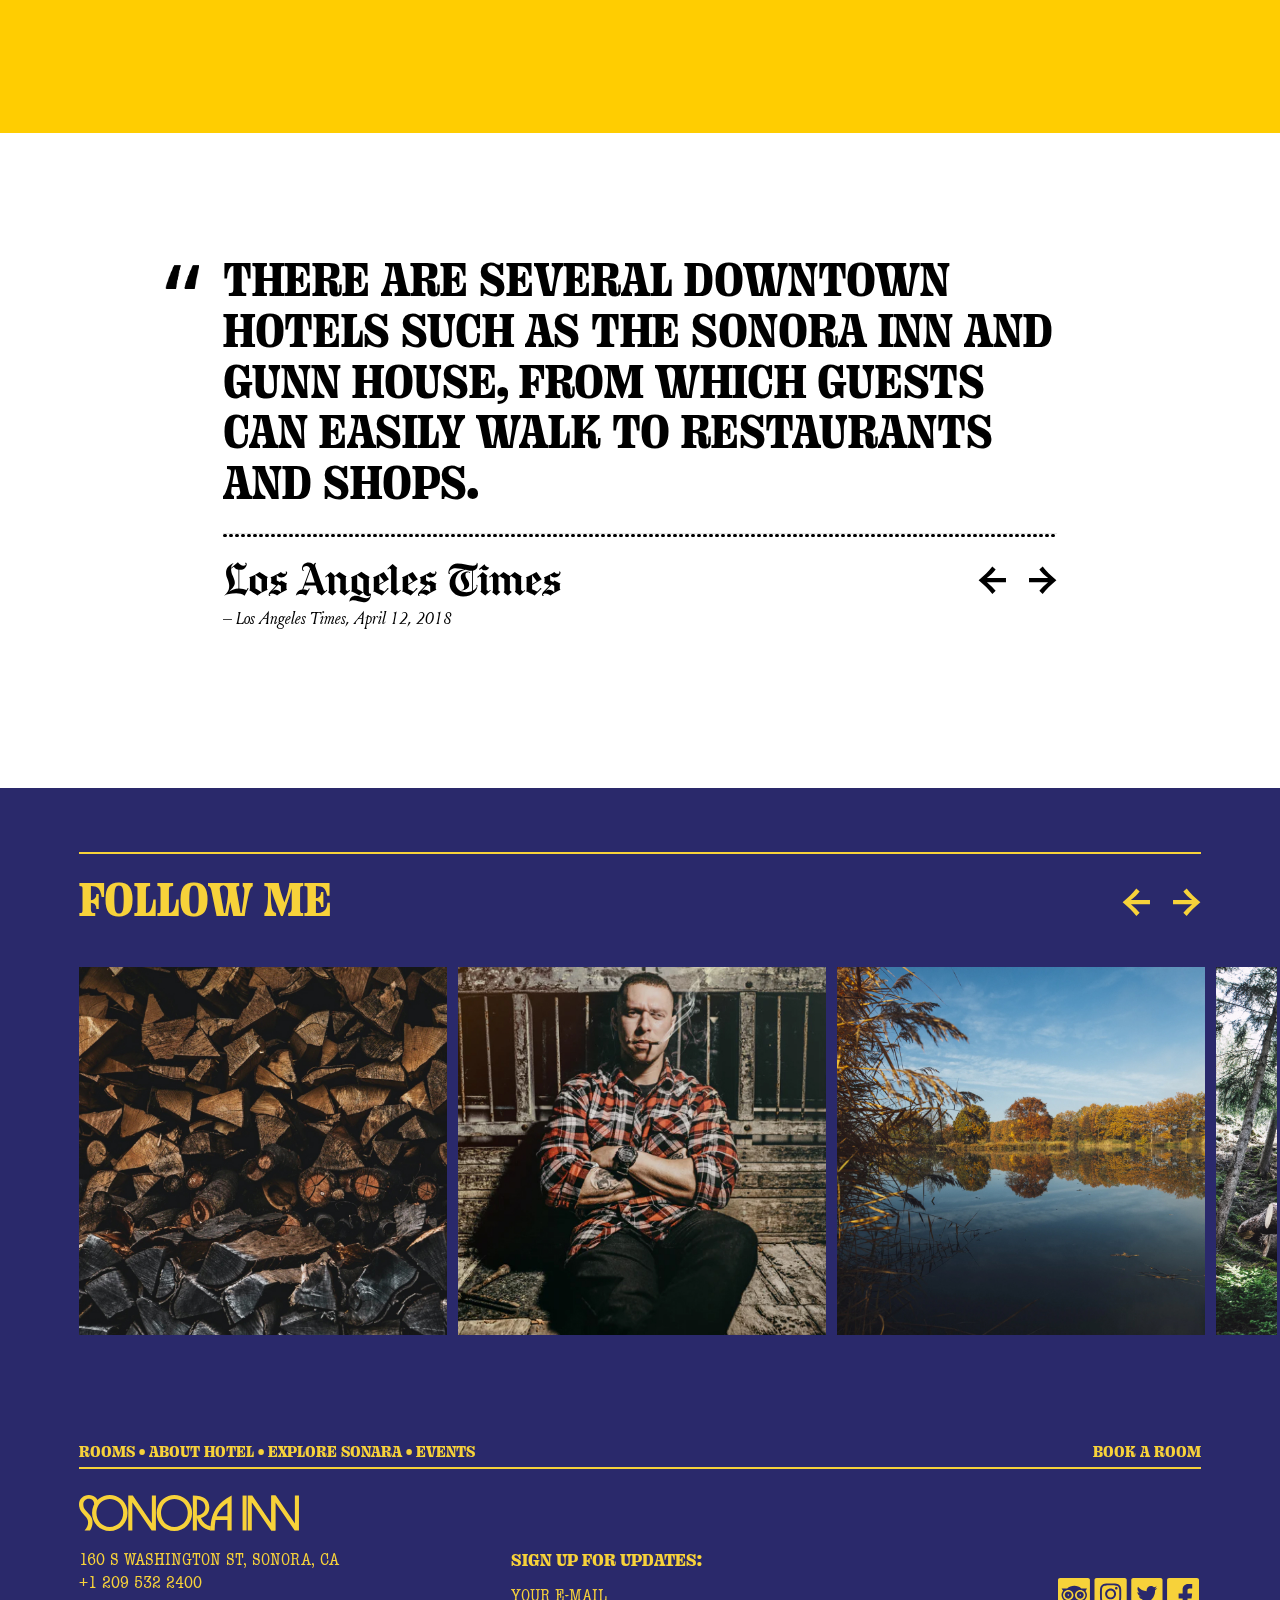
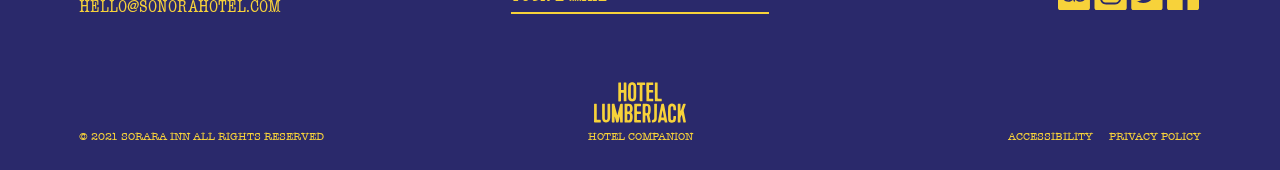
==== commit 5da13835: "fixes" ====
--- a/index.html
+++ b/index.html
@@ -227,7 +227,7 @@
         <div class="container">
           <div class="row">
             <div class="col-12 py-2 py-sm-5">
-              <hr>
+              <hr class="solid">
               <h2 class="pb-sm-4">follow me</h2>
               <div class="inst-slider">
                 <div class="item"><a href="products.html/#ada-room"><img src="media/inst-1.jpg"></a></div>
@@ -241,7 +241,7 @@
             <div class="col-sm-9 menu-links"><a href="rooms.html">Rooms •  </a><a href="about.html"> about hotel • </a><a href="locations.html">Explore Sonara • </a><a href="contact.html">events</a></div>
             <div class="col-sm-3 text-right"><a href="">book a room</a></div>
           </div>
-          <hr class="mt-0">
+          <hr class="solid mt-0">
           <div class="row pt-1">
             <div class="col-6 col-sm-4"><a class="logo-lumber" href=""><img src="media/sonara-logo-footer.svg"></a></div>
           </div>
